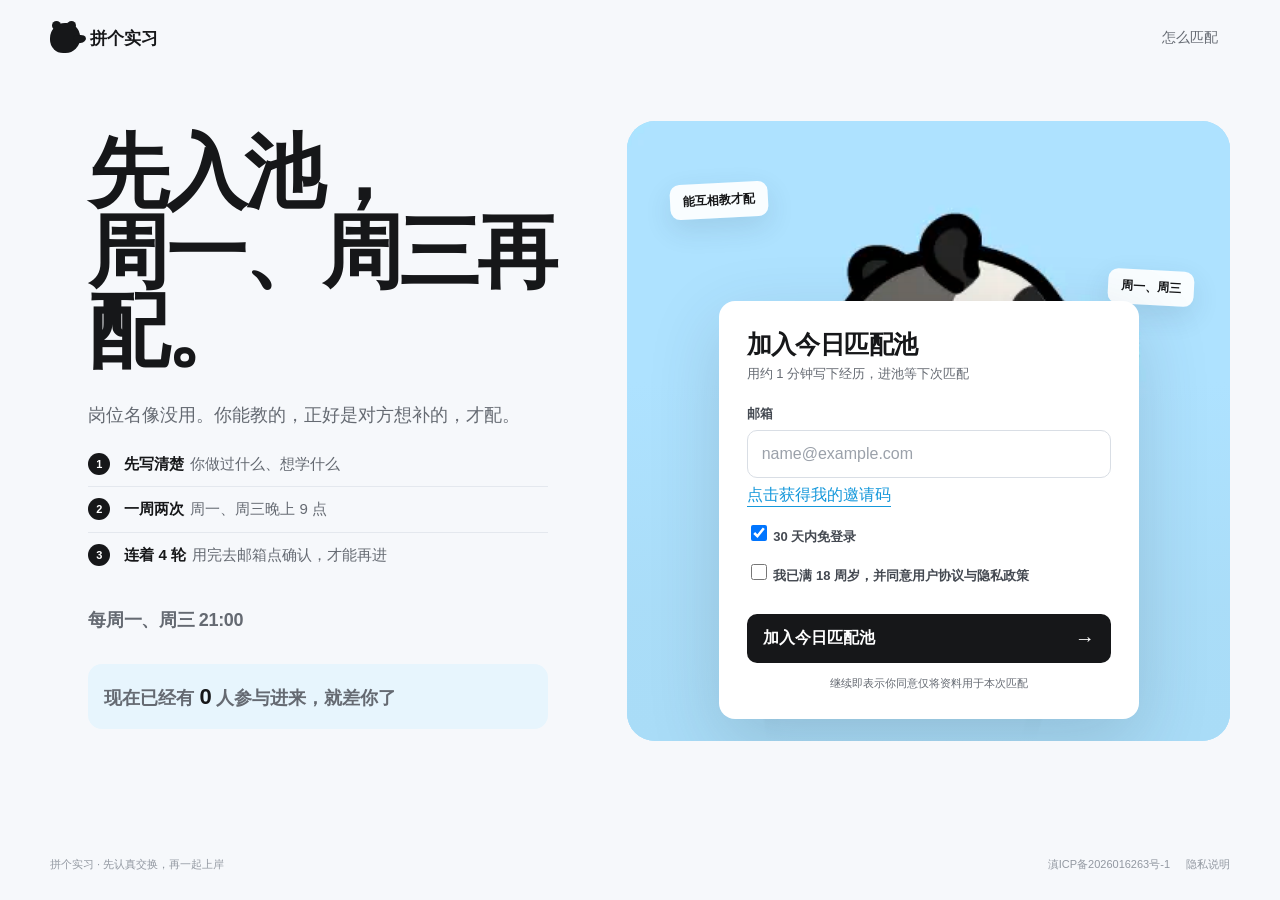
==== index.html @ 1f272cbe "Put the sender's email in the introduction mail the match receives. Co-authored-by: Cursor <cursorag" ====
<!doctype html>
<html lang="zh-CN">
  <head>
    <meta charset="UTF-8" />
    <meta name="viewport" content="width=device-width, initial-scale=1.0" />
    <meta name="theme-color" content="#f6f8fb" />
    <meta name="description" content="拼个实习，用真实经历找到可以交换工作流的实习搭子。" />
    <title>拼个实习</title>
    <link rel="icon" href="assets/pingo-mascot.webp" />
    <link rel="stylesheet" href="styles.css?v=20261003.7" />
  </head>
  <body>
    <div class="site-shell">
      <header class="topbar">
        <button class="brand" id="brandButton" aria-label="返回首页">
          <span class="brand-mark" aria-hidden="true"><span></span><span></span></span>
          <span>拼个实习</span>
        </button>
        <div class="top-actions">
          <button class="text-button" id="aboutButton">怎么匹配</button>
          <button class="text-button pinpin-entry is-hidden" id="pinpinButton">拼拼卡</button>
          <button class="avatar-button is-hidden" id="avatarButton" aria-label="账户菜单" title="账户菜单">U</button>
        </div>
      </header>

      <main>
        <section class="login-view" id="loginView" aria-labelledby="loginTitle">
          <div class="login-copy">
            <h1 id="loginTitle">先入池，<br />周一、周三再配。</h1>
            <p>岗位名像没用。你能教的，正好是对方想补的，才配。</p>
            <ol class="match-logic" aria-label="怎么配对">
              <li><strong>先写清楚</strong>你做过什么、想学什么</li>
              <li><strong>一周两次</strong>周一、周三晚上 9 点</li>
              <li><strong>连着 4 轮</strong>用完去邮箱点确认，才能再进</li>
            </ol>
            <p class="pool-countdown" id="poolCountdown">下次匹配还在算</p>
            <p class="pool-rally" id="poolRally">现在进池，就差你了。</p>
          </div>

          <div class="login-stage">
            <div class="mascot-wrap" aria-hidden="true">
              <img src="assets/pingo-mascot.webp" alt="" />
              <div class="float-note note-one">能互相教才配</div>
              <div class="float-note note-two">周一、周三</div>
            </div>
            <form class="login-panel" id="loginForm" novalidate>
              <div class="login-heading">
                <h2>加入今日匹配池</h2>
                <p id="loginHint">用约 1 分钟写下经历，进池等下次匹配</p>
              </div>
              <label for="email">邮箱</label>
              <div class="input-wrap">
                <input id="email" name="email" type="email" autocomplete="email" placeholder="name@example.com" required />
                <span class="input-status" aria-hidden="true"></span>
              </div>
              <div id="codeField" class="is-hidden">
                <label for="otpCode">验证码</label>
                <input id="otpCode" name="otpCode" inputmode="numeric" maxlength="6" autocomplete="one-time-code" placeholder="6 位验证码" />
              </div>
              <input id="inviteCode" name="inviteCode" type="hidden" value="" />
              <button class="invite-claim" id="claimInvite" type="button">点击获得我的邀请码</button>
            <label class="remember-row" for="rememberMe">
              <input id="rememberMe" name="remember" type="checkbox" checked />
              30 天内免登录
            </label>
            <label class="remember-row" for="acceptTerms">
              <input id="acceptTerms" name="accept_terms" type="checkbox" />
              我已满 18 周岁，并同意用户协议与隐私政策
            </label>
            <p class="form-error" id="formError" role="alert"></p>
              <button class="primary-button" type="submit" id="loginSubmit">
                <span id="loginSubmitLabel">加入今日匹配池</span>
                <span class="arrow" aria-hidden="true">→</span>
              </button>
              <p class="privacy-note">继续即表示你同意仅将资料用于本次匹配</p>
            </form>
          </div>
        </section>

        <section class="profile-view is-hidden" id="profileView" aria-labelledby="profileTitle">
          <div class="profile-intro">
            <div>
              <h1 id="profileTitle">先入池</h1>
              <p>写一句你想交流的内容。进池后，周一、周三晚上 9 点匹配。</p>
            </div>
          </div>
          <form class="profile-card" id="profileForm">
            <label for="profileIntro">用一句话介绍你想交流的内容</label>
            <textarea id="profileIntro" name="intro" class="intro-draft intro-draft-compact" required rows="3" placeholder="例如：做过 AI 产品，想找 Agent 项目经验聊聊"></textarea>
            <p class="profile-guide">写做过什么或想聊什么都可以，不用完整简历。</p>
            <label class="remember-row" for="profileContentConsent">
              <input id="profileContentConsent" type="checkbox" />
              我确认不含他人隐私或未公开业务信息
            </label>
            <p class="form-error" id="profileError" role="alert"></p>
            <button class="primary-button" type="submit" id="profileSubmit">
              <span>加入匹配池</span>
              <span class="arrow" aria-hidden="true">→</span>
            </button>
          </form>
        </section>

        <section class="profile-view is-hidden" id="archiveView" aria-labelledby="archiveTitle">
          <div class="profile-intro">
            <div>
              <h1 id="archiveTitle">我的档案</h1>
              <p>学校只作为匹配信号，不会公开展示。同城会进入默认匹配，不必付费。</p>
            </div>
          </div>
          <form class="profile-card" id="archiveForm">
            <div class="profile-grid">
              <div>
                <label for="archiveName">称呼</label>
                <input id="archiveName" name="name" placeholder="怎么称呼你" />
              </div>
              <div>
                <label for="archiveRole">目标岗位</label>
                <input id="archiveRole" name="role" placeholder="例如 多模态算法实习生" />
              </div>
              <div>
                <label for="archiveCity">所在城市</label>
                <input id="archiveCity" name="city" placeholder="例如 上海" />
              </div>
              <div>
                <label for="archiveGrade">年级</label>
                <input id="archiveGrade" name="grade" placeholder="例如 研一 / 大四" />
              </div>
              <div>
                <label for="archiveMajor">专业</label>
                <input id="archiveMajor" name="major" placeholder="例如 计算机" />
              </div>
              <div>
                <label for="archiveSchool">学校 <span>不公开展示</span></label>
                <input id="archiveSchool" name="school" placeholder="仅用于背景相近匹配" />
              </div>
            </div>
            <label for="archiveExperience">我的经历与项目</label>
            <textarea id="archiveExperience" name="experience" class="intro-draft" placeholder="做过什么项目、能分享什么"></textarea>
            <label for="archiveLooking">我想找的人 / 想学习的项目</label>
            <textarea id="archiveLooking" name="looking_for" class="intro-draft" placeholder="想找谁，或想补上哪一块"></textarea>
            <label class="same-city-row"><input type="checkbox" id="archiveSameCity" checked /> 优先同城（所有人默认享受同城加权）</label>
            <p class="chip-label">擅长标签</p>
            <div class="filter-row profile-tags" id="archiveSkillTags" aria-label="擅长标签"></div>
            <p class="chip-label">想学习的标签</p>
            <div class="filter-row profile-tags" id="archiveLearnTags" aria-label="想学习的标签"></div>
            <p class="form-error" id="archiveError" role="alert"></p>
            <button class="primary-button" type="submit">
              <span>保存档案</span>
              <span class="arrow" aria-hidden="true">→</span>
            </button>
          </form>
        </section>

        <section class="results-view is-hidden" id="resultsView" aria-labelledby="resultsTitle">
          <div class="results-intro">
            <div>
              <h1 id="resultsTitle">今晚的匹配池</h1>
              <p id="resultsLead">不配看起来像你的人。周一、周三晚上 9 点各给一批。</p>
            </div>
            <span class="sample-label" id="dataLabel">攒人中</span>
          </div>

          <div class="quota-bar" id="quotaBar" aria-label="今日额度"></div>

          <div class="view-tabs" role="tablist" aria-label="结果视图">
            <button class="view-tab is-selected" id="matchesTab" role="tab" aria-selected="true" aria-controls="matchesPanel">为你匹配</button>
            <button class="view-tab" id="exploreTab" role="tab" aria-selected="false" aria-controls="explorePanel">自由探索</button>
          </div>

          <section id="matchesPanel" role="tabpanel" aria-labelledby="matchesTab">
            <div class="unlock-progress" aria-label="解锁进度">
              <div class="progress-step is-done"><span>1</span><p><strong>已进匹配池</strong><small>等下次 21:00</small></p></div>
              <div class="progress-line" id="emailProgressLine"></div>
              <div class="progress-step" id="emailProgress"><span>2</span><p><strong>联系第 1 位</strong><small>解锁第 2 位</small></p></div>
              <div class="progress-line" id="inviteProgressLine"></div>
              <div class="progress-step" id="inviteProgress"><span>3</span><p><strong>邀请好友注册</strong><small>解锁第 3 位</small></p></div>
            </div>

            <div class="match-deck" id="matchDeck"></div>
            <div class="match-carousel-indicator is-hidden" id="matchCarouselIndicator" aria-label="匹配卡片进度"></div>

            <section class="invite-strip" id="inviteStrip">
              <div class="invite-visual" aria-hidden="true">
                <img src="assets/pingo-mascot.webp" alt="" />
              </div>
              <div class="invite-copy">
                <h2>喊一个朋友进池</h2>
                <p>朋友完成注册后一起等下次匹配。人越多，越容易配到能互相教的。</p>
              </div>
              <div class="invite-action">
                <div class="code-box">
                  <span>我的邀请码</span>
                  <strong id="referralCode">—</strong>
                </div>
                <button class="primary-button" id="shareButton"><span>邀请朋友</span><span class="arrow" aria-hidden="true">↗</span></button>
              </div>
            </section>
          </section>

          <section class="explore-panel is-hidden" id="explorePanel" role="tabpanel" aria-labelledby="exploreTab">
            <div class="explore-head">
              <div>
                <h2>看看大家都在做什么</h2>
                <p id="exploreHint">只看池里的真人。学校不会出现在卡片上。</p>
              </div>
              <label class="member-search" for="memberSearch">
                <span class="search-icon" aria-hidden="true"></span>
                <input id="memberSearch" type="search" placeholder="搜索方向、城市或擅长点" autocomplete="off" />
              </label>
            </div>

            <div class="filter-row" id="filterRow" aria-label="成员筛选">
              <button class="filter-chip is-active" type="button" data-filter="全部">全部</button>
              <button class="filter-chip" type="button" data-filter="AI">AI / 算法</button>
              <button class="filter-chip" type="button" data-filter="产品">产品</button>
              <button class="filter-chip" type="button" data-filter="开发">开发</button>
              <button class="filter-chip" type="button" data-filter="增长">增长</button>
              <button class="filter-chip" type="button" data-filter="求职">求职交流</button>
            </div>
            <div class="pro-filters" id="proFilters">
              <label>
                城市
                <select id="filterCity"><option value="">全部城市</option></select>
              </label>
              <label>
                年级
                <select id="filterGrade"><option value="">全部年级</option></select>
              </label>
              <label>
                专业
                <select id="filterMajor"><option value="">全部专业</option></select>
              </label>
            </div>

            <div class="member-table" id="memberTable">
              <div class="member-table-head" aria-hidden="true"><span>成员</span><span>擅长的点</span><span>方向</span></div>
              <div id="memberRows"></div>
              <div class="empty-members is-hidden" id="emptyMembers">没有找到符合条件的人，换个标签试试。</div>
            </div>
          </section>
        </section>
      </main>

      <footer>
        <span>拼个实习 · 先认真交换，再一起上岸</span>
        <span class="footer-links">
          <a href="https://beian.miit.gov.cn/" target="_blank" rel="noreferrer">滇ICP备2026016263号-1</a>
          <button id="privacyButton">隐私说明</button>
        </span>
      </footer>
    </div>

    <div class="sheet-backdrop is-hidden" id="sheetBackdrop"></div>
    <aside class="bottom-sheet is-hidden" id="infoSheet" role="dialog" aria-modal="true" aria-labelledby="sheetTitle">
      <div class="sheet-handle" aria-hidden="true"></div>
      <button class="close-button" id="closeSheet" aria-label="关闭" title="关闭">×</button>
      <div id="sheetContent"></div>
    </aside>

    <div class="toast" id="toast" role="status" aria-live="polite"></div>
    <script src="app.js?v=20261003.8"></script>
  </body>
</html>
---- styles.css ----
:root {
  --ink: #161719;
  --muted: #656a72;
  --faint: #9298a1;
  --surface: #f6f8fb;
  --white: #ffffff;
  --line: #e4e8ee;
  --blue: #a9dcf7;
  --blue-strong: #1598db;
  --coral: #ff6f70;
  --green: #41a871;
  --shadow: 0 18px 50px rgba(31, 45, 61, 0.1);
  --ease-out: cubic-bezier(0.16, 1, 0.3, 1);
}

* { box-sizing: border-box; }

html { scroll-behavior: smooth; }

body {
  margin: 0;
  min-width: 320px;
  color: var(--ink);
  background: var(--surface);
  font-family: -apple-system, BlinkMacSystemFont, "SF Pro Display", "PingFang SC", "Microsoft YaHei", sans-serif;
  letter-spacing: 0;
  -webkit-font-smoothing: antialiased;
}

button, input { font: inherit; letter-spacing: 0; }
button { color: inherit; }
button, .match-card { -webkit-tap-highlight-color: transparent; }
button:active { transform: scale(0.975); }
button:focus-visible, input:focus-visible { outline: 3px solid rgba(21, 152, 219, 0.28); outline-offset: 3px; }
::selection { color: #08131a; background: var(--blue); }

.is-hidden { display: none !important; }
.site-shell { min-height: 100vh; display: flex; flex-direction: column; position: relative; z-index: 0; }

.topbar {
  width: min(1180px, calc(100% - 48px));
  height: 76px;
  margin: 0 auto;
  display: flex;
  align-items: center;
  justify-content: space-between;
}

.brand, .text-button, .avatar-button, footer button, .close-button, .demo-unlock {
  border: 0;
  background: none;
  cursor: pointer;
}

.brand { display: flex; align-items: center; gap: 10px; padding: 8px 0; font-size: 17px; font-weight: 700; }
.brand-mark { width: 30px; height: 30px; position: relative; display: inline-block; background: var(--ink); border-radius: 50% 45% 48% 44%; }
.brand-mark::after { content: ""; position: absolute; width: 12px; height: 8px; right: -6px; top: 12px; border-radius: 60% 100% 100% 60%; background: var(--ink); transform: rotate(-8deg); }
.brand-mark span:first-child, .brand-mark span:last-child { position: absolute; width: 9px; height: 9px; border-radius: 50%; background: var(--ink); top: -2px; }
.brand-mark span:first-child { left: 2px; }
.brand-mark span:last-child { right: 4px; }
.top-actions { display: flex; align-items: center; gap: 12px; }
.text-button { padding: 9px 12px; color: var(--muted); font-size: 14px; }
.text-button:hover { color: var(--ink); }
.avatar-button { width: 34px; height: 34px; border-radius: 50%; background: var(--ink); color: white; font-weight: 700; }

main { flex: 1; }
.login-view { width: min(1180px, calc(100% - 48px)); min-height: calc(100vh - 144px); margin: 0 auto; display: grid; grid-template-columns: 0.92fr 1.08fr; align-items: center; gap: 64px; padding: 40px 0 86px; }
.login-copy { padding-left: clamp(0px, 3vw, 42px); }
.login-copy h1 { max-width: 620px; margin: 0; font-size: clamp(48px, 6.3vw, 84px); line-height: 0.99; letter-spacing: -0.04em; font-weight: 750; }
.login-copy > p { max-width: 460px; margin: 28px 0 0; color: var(--muted); font-size: 18px; line-height: 1.7; }
.pool-rally {
  max-width: 460px;
  margin: 22px 0 0;
  padding: 14px 16px;
  border-radius: 14px;
  background: #e7f5fd;
  color: #0b6ea8;
  font-size: 16px;
  line-height: 1.5;
  font-weight: 650;
}
.pool-rally strong { color: var(--ink); font-size: 22px; letter-spacing: -0.04em; }
.pool-countdown { max-width: 460px; margin: 18px 0 0; color: var(--ink); font-size: 15px; font-weight: 700; letter-spacing: -0.02em; }
.match-logic {
  max-width: 460px;
  margin: 22px 0 0;
  padding: 0;
  list-style: none;
  counter-reset: logic;
}
.match-logic li {
  position: relative;
  margin: 0;
  padding: 11px 0 11px 36px;
  border-top: 1px solid var(--line);
  color: var(--muted);
  font-size: 15px;
  line-height: 1.5;
  counter-increment: logic;
}
.match-logic li:first-child { border-top: 0; padding-top: 0; }
.match-logic li::before {
  content: counter(logic);
  position: absolute;
  left: 0;
  top: 11px;
  width: 22px;
  height: 22px;
  display: grid;
  place-items: center;
  border-radius: 50%;
  background: var(--ink);
  color: white;
  font-size: 11px;
  font-weight: 700;
}
.match-logic li:first-child::before { top: 0; }
.match-logic strong { color: var(--ink); font-weight: 700; margin-right: 6px; }

.login-stage { min-height: 620px; position: relative; display: flex; align-items: flex-end; justify-content: center; overflow: hidden; border-radius: 28px; background: var(--blue); }
.mascot-wrap { position: absolute; inset: 0; }
.mascot-wrap img { width: 100%; height: 100%; object-fit: cover; image-rendering: auto; }
.mascot-wrap::after { content: ""; position: absolute; inset: 42% 0 0; background: linear-gradient(to bottom, rgba(169, 220, 247, 0), rgba(169, 220, 247, 0.88) 64%, var(--blue)); }
.float-note { position: absolute; z-index: 2; padding: 9px 13px; background: rgba(255,255,255,.92); border-radius: 10px; box-shadow: 0 10px 28px rgba(35,58,75,.12); font-size: 12px; font-weight: 650; }
.note-one { top: 10%; left: 7%; transform: rotate(-3deg); }
.note-two { top: 24%; right: 6%; transform: rotate(3deg); }
.login-panel { width: min(420px, calc(100% - 40px)); position: relative; z-index: 3; margin-bottom: 22px; padding: 28px; border-radius: 16px; background: var(--white); box-shadow: 0 24px 70px rgba(44,63,76,.18); }
.login-heading { margin-bottom: 22px; }
.login-heading h2 { margin: 0 0 6px; font-size: 25px; line-height: 1.2; letter-spacing: -0.025em; }
.login-heading p, .privacy-note { margin: 0; color: var(--muted); font-size: 13px; }
.login-panel label { display: block; margin: 15px 0 7px; color: #444951; font-size: 13px; font-weight: 600; }
.login-panel label span { color: var(--faint); font-weight: 400; }
.input-wrap { position: relative; }
.input-wrap input { padding-right: 38px; }
.input-status { position: absolute; right: 15px; top: 50%; width: 8px; height: 8px; border-radius: 50%; transform: translateY(-50%); }
input { width: 100%; height: 48px; border: 1px solid #d9dee5; border-radius: 10px; background: rgba(255,255,255,.8); padding: 0 14px; color: var(--ink); transition: border-color 180ms ease, box-shadow 180ms ease; }
input::placeholder { color: #9ba1aa; }
input:focus { border-color: var(--blue-strong); box-shadow: 0 0 0 4px rgba(21, 152, 219, .08); outline: 0; }
.form-error { min-height: 20px; margin: 6px 0 2px; color: #d93d45; font-size: 12px; }
.primary-button { min-height: 49px; width: 100%; padding: 0 16px; border: 0; border-radius: 10px; display: flex; align-items: center; justify-content: space-between; cursor: pointer; background: var(--ink); color: var(--white); font-weight: 650; transition: transform 110ms ease, background 180ms ease; }
.primary-button:hover { background: #2b2d30; }
.arrow { font-size: 20px; font-weight: 400; }
.privacy-note { margin-top: 13px; text-align: center; font-size: 11px; }
.primary-button:disabled { opacity: .55; cursor: default; transform: none; }
.chip-label { margin: 18px 0 10px; color: #444951; font-size: 13px; font-weight: 600; }
.chip-label span { color: var(--faint); font-weight: 400; }
.quota-bar {
  margin: 0 0 18px;
  padding: 12px 16px;
  display: flex;
  flex-wrap: wrap;
  gap: 10px 18px;
  align-items: center;
  border-radius: 12px;
  background: white;
  box-shadow: 0 10px 28px rgba(39, 53, 69, .05);
  color: var(--muted);
  font-size: 13px;
}
.quota-bar strong { color: var(--ink); }
.quota-bar button { margin-left: auto; }
.pinpin-entry { font-weight: 650; color: var(--blue-strong); }
.hint-row { display: flex; gap: 8px; flex-wrap: wrap; margin: 10px 0 0; }
.hint-chip { padding: 4px 8px; border-radius: 999px; background: #eef7fc; color: #26739c; font-size: 11px; font-weight: 650; }
.boost-badge { margin-left: 6px; padding: 2px 7px; border-radius: 999px; background: #fff1e8; color: #c45a12; font-size: 10px; font-weight: 750; }
.match-deck.has-five { grid-template-columns: 1.35fr 1fr 1fr; }
.match-deck.has-five .match-card.is-active { grid-row: span 2; }
.pro-filters { display: grid; grid-template-columns: repeat(3, minmax(0, 1fr)); gap: 10px; margin: 0 0 14px; }
.pro-filters label { display: grid; gap: 6px; color: #5f6570; font-size: 11px; font-weight: 650; }
.pro-filters select { height: 40px; border: 1px solid #dfe4e9; border-radius: 10px; background: white; padding: 0 10px; color: var(--ink); }
.pro-filters.is-locked { position: relative; }
.pro-filters.is-locked::after {
  content: "拼拼卡可组合筛选城市、年级、专业";
  position: absolute;
  inset: 0;
  display: grid;
  place-items: center;
  border-radius: 12px;
  background: rgba(246, 248, 251, .72);
  color: #3e667c;
  font-size: 12px;
  font-weight: 650;
  cursor: pointer;
}
.same-city-row { display: flex; align-items: center; gap: 8px; margin: 16px 0 8px; color: #444951; font-size: 13px; font-weight: 600; }
.same-city-row input { width: 16px; height: 16px; }
.remember-row { display: flex; align-items: center; gap: 8px; margin: 14px 0 4px; color: #444951; font-size: 13px; font-weight: 600; }
.remember-row input { width: 16px; height: 16px; }
.pinpin-table { width: 100%; margin: 16px 0; border-collapse: collapse; font-size: 13px; }
.pinpin-table th, .pinpin-table td { padding: 10px 8px; border-bottom: 1px solid var(--line); text-align: left; }
.pinpin-table th { color: var(--faint); font-size: 11px; font-weight: 650; }
.pinpin-note { font-size: 12px !important; }
.manual-payment { margin-top: 18px; padding-top: 18px; border-top: 1px solid var(--line); text-align: center; }
.manual-payment-amount { margin-bottom: 10px; color: var(--ink); font-size: 28px; font-weight: 750; }
.payment-qr { display: block; width: 180px; height: 180px; margin: 0 auto 12px; object-fit: contain; border: 1px solid var(--line); border-radius: 8px; background: white; }
.payment-order-code { margin: 12px 0; color: var(--muted); font-size: 12px; }
.payment-order-code strong { color: var(--ink); }
.payment-nickname-label { display: block; margin: 14px 0 7px; text-align: left; color: #444951; font-size: 12px; font-weight: 650; }
.manual-payment input { width: 100%; height: 44px; box-sizing: border-box; border: 1px solid var(--line); border-radius: 8px; padding: 0 12px; color: var(--ink); font: inherit; }
.manual-payment .primary-button { width: 100%; margin-top: 10px; }
.free-explore-button { width: 100%; margin: 2px 0 6px; color: var(--blue-strong); }
.review-view { width: min(840px, calc(100% - 48px)); margin: 0 auto; padding: 72px 0 96px; }
.review-heading { display: flex; align-items: start; justify-content: space-between; gap: 24px; margin-bottom: 28px; }
.review-heading h1 { margin: 3px 0 8px; font-size: 34px; }
.review-heading p { max-width: 520px; margin: 0; color: var(--muted); line-height: 1.6; }
.review-eyebrow { color: var(--blue-strong) !important; font-size: 12px; font-weight: 700; }
.review-panel { padding: 20px; border-radius: 8px; background: white; box-shadow: 0 12px 30px rgba(39, 53, 69, .06); }
.review-toolbar { display: flex; align-items: center; justify-content: space-between; padding-bottom: 12px; border-bottom: 1px solid var(--line); color: var(--muted); font-size: 13px; }
.review-order { display: grid; grid-template-columns: minmax(0, 1fr) auto; gap: 8px 20px; padding: 18px 0; border-bottom: 1px solid var(--line); }
.review-order strong { display: block; margin-bottom: 4px; }
.review-order > div:first-child span, .review-order-meta { color: var(--muted); font-size: 12px; }
.review-order-meta { display: grid; gap: 3px; }
.review-approve { width: 148px; min-height: 42px; grid-row: 1 / span 2; align-self: center; font-size: 12px; }
.review-empty { margin: 26px 0 6px; color: var(--muted); text-align: center; }
.import-view { max-width: 940px; }
.import-panel, .import-history { margin-bottom: 16px; }
.import-grid { display: grid; grid-template-columns: 1fr 180px; gap: 14px; }
.import-panel label, .import-preview label { display: grid; gap: 7px; margin: 14px 0; color: #444951; font-size: 13px; font-weight: 650; }
.import-panel input, .import-panel select { height: 42px; border: 1px solid var(--line); border-radius: 8px; padding: 0 11px; background: white; color: var(--ink); }
.import-text { width: 100%; min-height: 190px; padding: 12px; border: 1px solid var(--line); border-radius: 8px; background: #f6f8fa; color: var(--ink); font: 13px/1.6 ui-monospace, SFMono-Regular, Menlo, monospace; resize: vertical; }
.import-preview .import-text { min-height: 260px; }
.import-batch { display: grid; gap: 4px; padding: 14px 0; border-bottom: 1px solid var(--line); }
.import-batch span, .import-batch small { color: var(--muted); font-size: 12px; }
@media (max-width: 620px) { .import-grid { grid-template-columns: 1fr; } }
@media (max-width: 620px) { .review-view { width: min(100% - 28px, 840px); padding-top: 36px; } .review-heading { display: block; } .review-heading > .text-button { display: inline-block; margin-top: 12px; } .review-order { grid-template-columns: 1fr; } .review-approve { width: 100%; grid-row: auto; } }
.lock-copy .text-button { margin-top: 10px; color: var(--blue-strong); }
.profile-view { width: min(760px, calc(100% - 48px)); margin: 0 auto; padding: 36px 0 90px; }
.profile-intro h1 { margin: 0 0 9px; font-size: clamp(40px, 5vw, 64px); line-height: 1; letter-spacing: -0.04em; }
.profile-intro p { margin: 0 0 28px; color: var(--muted); font-size: 15px; }
.profile-card { padding: 28px; border-radius: 16px; background: white; box-shadow: 0 16px 42px rgba(39, 53, 69, .08); }
.profile-grid { display: grid; grid-template-columns: 1fr 1fr; gap: 0 16px; }
.profile-card label { display: block; margin: 15px 0 7px; color: #444951; font-size: 13px; font-weight: 600; }
.profile-tags { margin: 0 0 8px; flex-wrap: wrap; }
.profile-card .primary-button { margin-top: 8px; }
.profile-guide { margin: 18px 0 0; color: var(--muted); font-size: 12px; }
.intro-draft { width: 100%; min-height: 120px; resize: vertical; margin: 0 0 8px; padding: 14px; border: 1px solid var(--line); border-radius: 10px; color: var(--ink); background: #f6f8fa; font: 14px/1.65 inherit; }
.parse-intro-button { margin: 0 0 12px; padding: 0; color: var(--blue-strong); font-size: 13px; }
.intro-draft-compact { min-height: 72px; padding: 10px 12px; line-height: 1.45; resize: none; }
.invite-claim { display: block; margin: 7px 0 2px; padding: 0; border: 0; border-bottom: 1px solid currentColor; background: transparent; color: var(--blue-strong); cursor: pointer; font: 13px/1.4 inherit; }
.invite-claim:hover { color: var(--ink); }
.invite-claim.is-claimed { color: var(--muted); border-bottom-color: transparent; cursor: default; }

.results-view { width: min(1180px, calc(100% - 48px)); margin: 0 auto; padding: 54px 0 90px; }
.results-intro { display: flex; align-items: end; justify-content: space-between; margin-bottom: 28px; }
.results-intro h1 { margin: 0 0 9px; font-size: clamp(40px, 5vw, 64px); line-height: 1; letter-spacing: -0.04em; }
.results-intro p { margin: 0; color: var(--muted); font-size: 15px; }
.sample-label { padding: 7px 10px; border-radius: 999px; background: #e9edf2; color: #6b717a; font-size: 11px; }
.view-tabs { width: fit-content; margin: 0 0 22px; padding: 4px; display: flex; gap: 2px; border-radius: 10px; background: #e9edf2; }
.view-tab { min-width: 104px; height: 38px; padding: 0 16px; border: 0; border-radius: 7px; background: transparent; color: var(--muted); cursor: pointer; font-size: 13px; font-weight: 650; }
.view-tab.is-selected { background: white; color: var(--ink); box-shadow: 0 3px 12px rgba(39,53,69,.08); }
.unlock-progress { margin-bottom: 14px; padding: 14px 18px; display: grid; grid-template-columns: auto 1fr auto 1fr auto; align-items: center; border-radius: 12px; background: white; }
.progress-step { display: flex; align-items: center; gap: 10px; color: var(--faint); }
.progress-step > span { width: 28px; height: 28px; flex: 0 0 28px; display: grid; place-items: center; border-radius: 50%; background: #e9edf2; font-size: 11px; font-weight: 750; }
.progress-step p { margin: 0; }
.progress-step strong, .progress-step small { display: block; white-space: nowrap; }
.progress-step strong { color: #666c75; font-size: 12px; }
.progress-step small { margin-top: 2px; color: var(--faint); font-size: 10px; }
.progress-step.is-done > span { background: var(--ink); color: white; }
.progress-step.is-done strong { color: var(--ink); }
.progress-line { height: 1px; margin: 0 16px; background: #dfe4ea; }
.progress-line.is-done { background: var(--blue-strong); }
.match-deck { display: grid; grid-template-columns: 1.45fr .775fr .775fr; gap: 14px; }
.match-card { min-height: 530px; padding: 28px; border-radius: 16px; background: var(--white); box-shadow: 0 16px 42px rgba(39, 53, 69, .08); overflow: hidden; position: relative; }
.match-carousel-indicator { display: none; }
.match-card.pool-wait {
  min-height: 0;
  grid-column: 1 / -1;
  background: linear-gradient(180deg, #eef8fd 0%, #fff 42%);
}
.pool-kicker { margin: 0 0 10px; color: #0b6ea8; font-size: 13px; font-weight: 750; letter-spacing: 0.04em; }
.match-card.pool-wait h2 { margin: 0 0 12px; max-width: 16ch; font-size: clamp(28px, 4vw, 42px); line-height: 1.1; letter-spacing: -0.04em; }
.match-card.pool-wait > p { margin: 0; max-width: 42ch; color: var(--muted); font-size: 16px; line-height: 1.65; }
.pool-meter {
  margin-top: 28px;
  padding: 16px 18px;
  border-radius: 14px;
  background: white;
  box-shadow: 0 10px 28px rgba(39, 53, 69, .06);
  color: var(--ink);
  font-size: 15px;
}
.pool-meter strong { font-size: 28px; letter-spacing: -0.04em; }
.match-card.pool-wait .early-match-button {
  display: block;
  margin: 16px 0 0;
  padding-left: 0;
  color: #0b6ea8;
  font-weight: 700;
}
.bottom-sheet .early-dismiss {
  display: block;
  width: 100%;
  margin-top: 8px;
  text-align: center;
}
.match-topline { display: flex; justify-content: space-between; align-items: center; margin-bottom: 30px; }
.match-number { color: var(--muted); font-size: 13px; }
.match-score { color: var(--green); font-size: 12px; }
.match-score strong { font-size: 19px; }
.person-row { display: flex; align-items: center; gap: 15px; }
.person-avatar { width: 58px; height: 58px; display: grid; place-items: center; border-radius: 18px; color: #152631; font-size: 22px; font-weight: 750; }
.avatar-lin { background: var(--blue); }
.person-row h2 { margin: 0 0 5px; font-size: 26px; letter-spacing: -0.02em; }
.person-row p { margin: 0; color: var(--muted); font-size: 13px; }
.match-reason { margin: 28px 0 20px; padding: 20px 0; border-top: 1px solid var(--line); border-bottom: 1px solid var(--line); }
.match-reason p { margin: 0; font-size: 17px; line-height: 1.65; }
.match-reason strong { color: #0786c8; }
.tag-row { display: flex; gap: 7px; flex-wrap: wrap; }
.tag-row span { padding: 7px 10px; border-radius: 7px; background: #eef7fc; color: #26739c; font-size: 12px; }
.exchange-grid { display: grid; grid-template-columns: 1fr 1fr; gap: 12px; margin: 22px 0; }
.exchange-grid div { padding: 14px; border-radius: 10px; background: #f5f7f9; }
.exchange-grid span { color: var(--faint); font-size: 11px; }
.exchange-grid p { margin: 7px 0 0; font-size: 13px; line-height: 1.55; }
.contact-button { margin-top: auto; }

.is-locked { padding: 0; background: #eef1f5; box-shadow: none; }
.locked-preview { height: 52%; padding: 24px; text-align: center; filter: blur(4px); opacity: .42; user-select: none; }
.locked-preview > span { float: right; font-size: 13px; color: var(--green); }
.blur-avatar { clear: both; width: 70px; height: 70px; margin: 46px auto 17px; display: grid; place-items: center; border-radius: 22px; font-size: 23px; font-weight: 750; }
.preview-chen .blur-avatar { background: #ffd5bf; }
.preview-zhou .blur-avatar { background: #c9d6ff; }
.locked-preview h2 { margin: 0 0 7px; font-size: 23px; }
.locked-preview p { margin: 0; color: var(--muted); font-size: 13px; }
.lock-copy { position: absolute; inset: 42% 0 0; padding: 40px 22px 22px; text-align: center; background: rgba(255,255,255,.92); backdrop-filter: blur(14px); }
.lock-icon { width: 32px; height: 28px; margin: 0 auto 18px; position: relative; border-radius: 8px; background: var(--ink); }
.lock-icon::before { content: ""; position: absolute; width: 15px; height: 13px; left: 6px; top: -10px; border: 3px solid var(--ink); border-bottom: 0; border-radius: 10px 10px 0 0; }
.lock-copy h3 { margin: 0 0 8px; font-size: 17px; }
.lock-copy p { margin: 0; color: var(--muted); font-size: 12px; line-height: 1.5; }

.invite-strip { margin-top: 16px; min-height: 180px; display: grid; grid-template-columns: 140px 1fr auto; align-items: center; gap: 28px; overflow: hidden; border-radius: 16px; background: var(--blue); padding: 0 28px 0 0; }
.invite-visual { align-self: stretch; overflow: hidden; }
.invite-visual img { width: 100%; height: 100%; object-fit: cover; object-position: 42% 34%; }
.invite-copy h2 { margin: 0 0 8px; font-size: 25px; letter-spacing: -0.02em; }
.invite-copy p { margin: 0; color: #3e667c; font-size: 14px; }
.invite-action { width: 250px; }
.code-box { display: flex; justify-content: space-between; align-items: center; margin-bottom: 9px; padding: 9px 12px; border-radius: 9px; background: rgba(255,255,255,.58); }
.code-box span { color: #486b7e; font-size: 10px; }
.code-box strong { font-size: 13px; }
.demo-unlock { display: block; width: 100%; margin-top: 8px; padding: 4px; color: #3a6176; font-size: 11px; text-decoration: underline; text-underline-offset: 3px; }

.explore-panel { min-height: 620px; }
.explore-head { display: flex; align-items: end; justify-content: space-between; gap: 32px; margin-bottom: 18px; }
.explore-head h2 { margin: 0 0 7px; font-size: 27px; letter-spacing: -0.025em; }
.explore-head p { margin: 0; color: var(--muted); font-size: 12px; }
.member-search { width: min(360px, 100%); position: relative; }
.member-search input { height: 44px; padding-left: 40px; background: white; }
.search-icon { position: absolute; z-index: 1; left: 15px; top: 13px; width: 14px; height: 14px; border: 1.8px solid #737983; border-radius: 50%; }
.search-icon::after { content: ""; position: absolute; width: 6px; height: 1.8px; right: -5px; bottom: -2px; border-radius: 2px; background: #737983; transform: rotate(45deg); }
.filter-row { display: flex; gap: 7px; margin: 0 0 14px; overflow-x: auto; scrollbar-width: none; }
.filter-row::-webkit-scrollbar { display: none; }
.filter-chip { height: 34px; flex: 0 0 auto; padding: 0 13px; border: 1px solid #dfe4e9; border-radius: 999px; background: transparent; color: #5f6570; cursor: pointer; font-size: 12px; }
.filter-chip.is-active { border-color: var(--ink); background: var(--ink); color: white; }
.member-table { overflow: hidden; border-radius: 14px; background: white; box-shadow: 0 16px 42px rgba(39,53,69,.06); }
.member-table-head, .member-row { display: grid; grid-template-columns: minmax(220px, .85fr) minmax(270px, 1.1fr) minmax(250px, .8fr); align-items: center; gap: 24px; }
.member-table-head { min-height: 42px; padding: 0 22px; border-bottom: 1px solid var(--line); color: var(--faint); font-size: 10px; }
.member-row { width: 100%; min-height: 88px; padding: 14px 22px; border: 0; border-bottom: 1px solid #edf0f3; background: white; text-align: left; cursor: pointer; transition: background 160ms ease; }
.member-row:last-of-type { border-bottom: 0; }
.member-row:hover { background: #f7f9fb; }
.member-person { display: flex; align-items: center; gap: 12px; min-width: 0; }
.member-avatar { width: 42px; height: 42px; flex: 0 0 42px; display: grid; place-items: center; border-radius: 13px; color: #26323a; font-size: 14px; font-style: normal; font-weight: 750; }
.member-person strong, .member-person small { display: block; }
.member-person strong { margin-bottom: 4px; font-size: 14px; }
.member-person small { color: var(--muted); font-size: 11px; }
.member-skill { color: #3d424a; font-size: 13px; line-height: 1.55; }
.member-tags { display: flex; gap: 6px; flex-wrap: wrap; }
.member-tags i { padding: 6px 8px; border-radius: 6px; background: #eef7fc; color: #26739c; font-size: 10px; font-style: normal; }
.tone-blue { background: #b8e3f8; }
.tone-coral { background: #ffd5c8; }
.tone-violet { background: #d9d6ff; }
.tone-green { background: #caead8; }
.tone-yellow { background: #f8e7a8; }
.tone-gray { background: #dce1e7; }
.tone-red { background: #ffd0d2; }
.tone-pink { background: #f3d1eb; }
.tone-cyan { background: #bde7e8; }
.tone-orange { background: #ffdaba; }
.empty-members { padding: 80px 20px; color: var(--muted); text-align: center; font-size: 13px; }

footer { width: min(1180px, calc(100% - 48px)); margin: auto auto 0; padding: 22px 0 28px; display: flex; justify-content: space-between; align-items: center; gap: 16px; color: var(--faint); font-size: 11px; }
footer a { color: var(--faint); text-decoration: none; }
footer a:hover { color: var(--ink); }
.footer-links { display: flex; align-items: center; gap: 16px; }
footer button { padding: 0; color: var(--faint); font-size: 11px; }

.sheet-backdrop { position: fixed; inset: 0; z-index: 1000; background: rgba(22, 23, 25, .32); animation: fadeIn 220ms ease-out both; }
.bottom-sheet { width: min(540px, calc(100% - 24px)); max-height: min(720px, calc(100vh - 40px)); position: fixed; z-index: 1001; left: 50%; bottom: 12px; transform: translateX(-50%); overflow: auto; border-radius: 16px; background: var(--white); box-shadow: 0 30px 90px rgba(17,29,38,.22); padding: 34px; animation: sheetIn 420ms var(--ease-out) both; }
.sheet-handle { display: none; }
.close-button { position: absolute; right: 16px; top: 14px; width: 34px; height: 34px; border-radius: 50%; background: #eef1f4; color: #656a72; font-size: 23px; line-height: 1; }
.sheet-content h2, #sheetContent h2 { margin: 8px 40px 12px 0; font-size: 28px; letter-spacing: -0.03em; }
#sheetContent p { color: var(--muted); line-height: 1.7; }
#sheetContent ol { margin: 24px 0; padding: 0; list-style: none; counter-reset: step; }
#sheetContent li { counter-increment: step; display: grid; grid-template-columns: 32px 1fr; gap: 12px; margin: 18px 0; line-height: 1.55; }
#sheetContent li::before { content: counter(step); width: 28px; height: 28px; display: grid; place-items: center; border-radius: 50%; background: var(--blue); font-size: 12px; font-weight: 700; }
.email-draft { width: 100%; min-height: 180px; resize: vertical; margin: 10px 0 14px; padding: 14px; border: 1px solid var(--line); border-radius: 10px; color: var(--ink); background: #f6f8fa; font: 13px/1.7 ui-monospace, SFMono-Regular, Menlo, monospace; }
.toast { position: fixed; z-index: 1100; left: 50%; bottom: 24px; transform: translate(-50%, 18px); opacity: 0; pointer-events: none; padding: 11px 16px; border-radius: 999px; background: rgba(22,23,25,.92); color: white; font-size: 12px; transition: opacity 220ms ease, transform 320ms var(--ease-out); }
.toast.is-visible { opacity: 1; transform: translate(-50%, 0); }

.match-card.is-unlocking { animation: unlock 600ms var(--ease-out) both; }
.match-card.is-unlocking .locked-preview { filter: none; opacity: 1; }
.match-card.is-unlocking .lock-copy { opacity: 0; pointer-events: none; transform: translateY(16px); transition: opacity 240ms ease, transform 320ms var(--ease-out); }
.match-card.is-unlocked { min-height: 380px; background: white; box-shadow: 0 16px 42px rgba(39,53,69,.08); cursor: pointer; }
.match-card.is-unlocked .locked-preview { height: 100%; filter: none; opacity: 1; padding-top: 50px; }
.match-card.is-unlocked .lock-copy { display: none; }
.match-card.is-unlocked::after { content: "查看详情 →"; position: absolute; bottom: 28px; left: 0; right: 0; text-align: center; color: var(--blue-strong); font-size: 12px; font-weight: 700; }

@keyframes fadeIn { from { opacity: 0; } }
@keyframes sheetIn { from { opacity: 0; transform: translate(-50%, 24px) scale(.98); } }
@keyframes unlock { 0% { transform: scale(.98); } 55% { transform: scale(1.015); } 100% { transform: scale(1); } }

@media (max-width: 920px) {
  .login-view { grid-template-columns: 1fr; gap: 38px; padding-top: 44px; }
  .login-copy { padding-left: 0; text-align: center; }
  .login-copy h1 { margin: auto; font-size: clamp(48px, 11vw, 76px); }
  .login-copy > p { margin-left: auto; margin-right: auto; }
  .pool-rally, .match-logic, .pool-countdown { margin-left: auto; margin-right: auto; }
  .match-logic { text-align: left; }
  .login-stage { width: min(640px, 100%); margin: auto; }
  .match-deck.has-five { grid-template-columns: 1fr 1fr; }
  .match-deck.has-five .match-card.is-active { grid-row: auto; grid-column: 1 / -1; }
  .pro-filters { grid-template-columns: 1fr; }
  .match-card.is-active { grid-column: 1 / -1; }
  .invite-strip { grid-template-columns: 110px 1fr; padding-right: 22px; }
  .invite-action { width: auto; grid-column: 2; padding-bottom: 22px; }
  .member-table-head, .member-row { grid-template-columns: minmax(190px, .8fr) minmax(240px, 1.2fr); }
  .member-table-head span:last-child, .member-row .member-tags { display: none; }
}

@media (max-width: 620px) {
  .topbar, .login-view, .results-view, footer { width: calc(100% - 32px); }
  .topbar { height: 64px; }
  .text-button { padding-right: 0; }
  .login-view { min-height: auto; gap: 28px; padding: 20px 0 42px; }
  .login-copy h1 { font-size: 42px; line-height: .96; }
  .login-copy > p { margin-top: 14px; font-size: 14px; line-height: 1.55; }
  .match-logic { margin-top: 16px; }
  .match-logic li { font-size: 13px; padding: 9px 0 9px 32px; }
  .login-stage { min-height: 500px; border-radius: 18px; align-items: flex-end; }
  .mascot-wrap img { height: 63%; object-fit: cover; object-position: center 30%; }
  .mascot-wrap::after { inset: 34% 0 0; }
  .float-note { font-size: 10px; }
  .note-one { top: 5%; }
  .note-two { top: 14%; }
  .login-panel { width: calc(100% - 20px); margin-bottom: 10px; padding: 22px 18px; }
  .results-view { padding-top: 36px; }
  .results-intro { align-items: start; }
  .results-intro h1 { font-size: 42px; }
  .results-intro p { max-width: 260px; line-height: 1.55; }
  .sample-label { margin-top: 5px; white-space: nowrap; }
  .view-tabs { width: 100%; margin-bottom: 16px; }
  .view-tab { flex: 1; }
  .unlock-progress { grid-template-columns: 1fr; gap: 8px; padding: 12px 14px; }
  .progress-step { gap: 9px; }
  .progress-step > span { width: 24px; height: 24px; flex-basis: 24px; }
  .progress-step p { display: flex; align-items: center; gap: 7px; }
  .progress-step strong { font-size: 11px; }
  .progress-step small { margin: 0; }
  .progress-line { width: 1px; height: 8px; margin: -2px 0 -2px 11px; }
  .match-deck { display: flex; gap: 12px; overflow-x: auto; scroll-snap-type: x mandatory; padding: 4px 16px 18px; margin: 0 -16px; scrollbar-width: none; }
  .match-deck::-webkit-scrollbar { display: none; }
  .match-card { flex: 0 0 clamp(250px, calc((100vw - 32px) * .714), 360px); min-height: 550px; scroll-snap-align: start; padding: 22px; }
  .match-card.is-locked { padding: 0; }
  .match-carousel-indicator { display: flex; justify-content: center; align-items: center; gap: 6px; margin: 4px 0 22px; }
  .match-carousel-indicator.is-hidden { display: none; }
  .carousel-dot { width: 7px; height: 7px; padding: 0; border: 0; border-radius: 50%; background: #ccd4db; cursor: pointer; transition: width 180ms ease, background 180ms ease; }
  .carousel-dot.is-active { width: 22px; border-radius: 999px; background: var(--blue-strong); }
  .exchange-grid { grid-template-columns: 1fr; }
  .invite-strip { display: block; padding: 0 18px 20px; }
  .invite-visual { height: 126px; margin: 0 -18px 18px; }
  .invite-visual img { object-position: center 72%; }
  .invite-copy h2 { font-size: 21px; }
  .invite-action { width: 100%; padding: 18px 0 0; }
  .explore-head { display: block; margin-bottom: 14px; }
  .explore-head h2 { font-size: 23px; }
  .member-search { display: block; width: 100%; margin-top: 16px; }
  .filter-row { margin-right: -16px; padding-right: 16px; }
  .member-table { margin: 0 -8px; border-radius: 12px; }
  .member-table-head { display: none; }
  .member-row { min-height: 118px; grid-template-columns: 1fr; gap: 10px; padding: 17px 16px; }
  .member-row .member-tags { display: flex; }
  .member-skill { padding-left: 54px; margin-top: -4px; color: var(--muted); font-size: 12px; }
  .member-tags { padding-left: 54px; }
  .profile-view { width: calc(100% - 32px); padding-top: 20px; }
  .profile-grid { grid-template-columns: 1fr; }
  .profile-card { padding: 22px 18px; }
  footer { gap: 20px; line-height: 1.4; }
  .bottom-sheet { width: 100%; bottom: 0; border-radius: 16px 16px 0 0; padding: 30px 22px; }
  .sheet-handle { display: block; width: 40px; height: 5px; border-radius: 999px; background: #d6dae0; margin: -17px auto 18px; }
}

@media (prefers-reduced-motion: reduce) {
  *, *::before, *::after { scroll-behavior: auto !important; animation-duration: 1ms !important; transition-duration: 1ms !important; }
}

@media (prefers-reduced-transparency: reduce) {
  .login-panel, .float-note, .lock-copy, .bottom-sheet { background: white; }
}
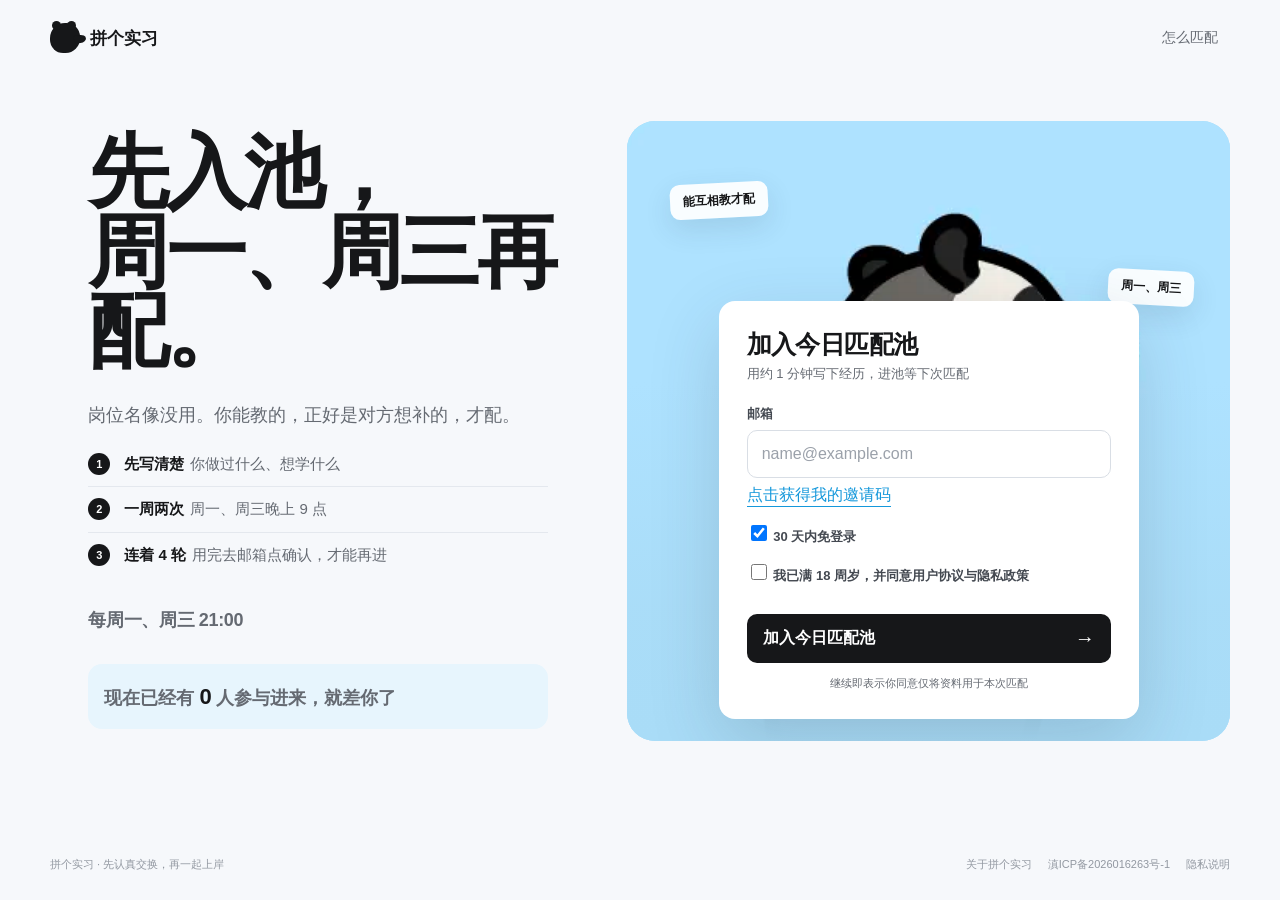
==== commit 1b4e4345: "Add public SEO and GEO foundations with privacy boundaries" ====
--- a/index.html
+++ b/index.html
@@ -4,10 +4,24 @@
     <meta charset="UTF-8" />
     <meta name="viewport" content="width=device-width, initial-scale=1.0" />
     <meta name="theme-color" content="#f6f8fb" />
-    <meta name="description" content="拼个实习，用真实经历找到可以交换工作流的实习搭子。" />
-    <title>拼个实习</title>
+    <meta name="description" content="拼个实习，用真实项目经历寻找能互相交换经验的实习搭子。写下做过什么、想学什么，先入池，每周一、周三晚 21:00 等待匹配。" />
+    <meta name="robots" content="index,follow,max-image-preview:large" />
+    <link rel="canonical" href="https://shixi.seu-link.fit/" />
+    <meta property="og:type" content="website" />
+    <meta property="og:locale" content="zh_CN" />
+    <meta property="og:site_name" content="拼个实习" />
+    <meta property="og:title" content="拼个实习｜找能互相交换项目经验的实习搭子" />
+    <meta property="og:description" content="不用完整简历。写下做过什么、想学什么，先入池，每周一、周三 21:00 等待匹配。" />
+    <meta property="og:url" content="https://shixi.seu-link.fit/" />
+    <meta property="og:image" content="https://shixi.seu-link.fit/assets/pingo-mascot.webp" />
+    <meta property="og:image:alt" content="拼个实习的吉祥物" />
+    <meta name="twitter:card" content="summary" />
+    <meta name="twitter:title" content="拼个实习｜找能互相交换项目经验的实习搭子" />
+    <meta name="twitter:description" content="用真实经历寻找能互相补经验的人，每周一、周三晚 21:00 匹配。" />
+    <meta name="twitter:image" content="https://shixi.seu-link.fit/assets/pingo-mascot.webp" />
+    <title>拼个实习｜找能互相交换项目经验的实习搭子</title>
     <link rel="icon" href="assets/pingo-mascot.webp" />
-    <link rel="stylesheet" href="styles.css?v=20261003.7" />
+    <link rel="stylesheet" href="styles.css?v=20261004.seo1" />
   </head>
   <body>
     <div class="site-shell">
@@ -244,6 +258,7 @@
       <footer>
         <span>拼个实习 · 先认真交换，再一起上岸</span>
         <span class="footer-links">
+          <a href="/about">关于拼个实习</a>
           <a href="https://beian.miit.gov.cn/" target="_blank" rel="noreferrer">滇ICP备2026016263号-1</a>
           <button id="privacyButton">隐私说明</button>
         </span>
--- a/styles.css
+++ b/styles.css
@@ -36,6 +36,17 @@
 
 .is-hidden { display: none !important; }
 .site-shell { min-height: 100vh; display: flex; flex-direction: column; position: relative; z-index: 0; }
+.guide-link { text-decoration: none; color: var(--ink); }
+.product-guide { width: min(760px, calc(100% - 32px)); margin: 32px auto 48px; line-height: 1.8; overflow-wrap: anywhere; }
+.product-guide h1 { font-size: 32px; line-height: 1.3; letter-spacing: 0; }
+.product-guide h2 { font-size: 20px; line-height: 1.5; margin-top: 28px; letter-spacing: 0; }
+.product-guide p, .product-guide li { color: var(--muted); }
+.product-guide ol { padding-left: 24px; }
+.product-guide a { color: #0877ae; text-underline-offset: 3px; }
+.guide-summary { font-size: 18px; }
+.guide-entry { display: inline-block; margin: 8px 0; }
+.guide-mascot { display: block; object-fit: contain; margin-top: 16px; }
+.footer-links { flex-wrap: wrap; }
 
 .topbar {
   width: min(1180px, calc(100% - 48px));
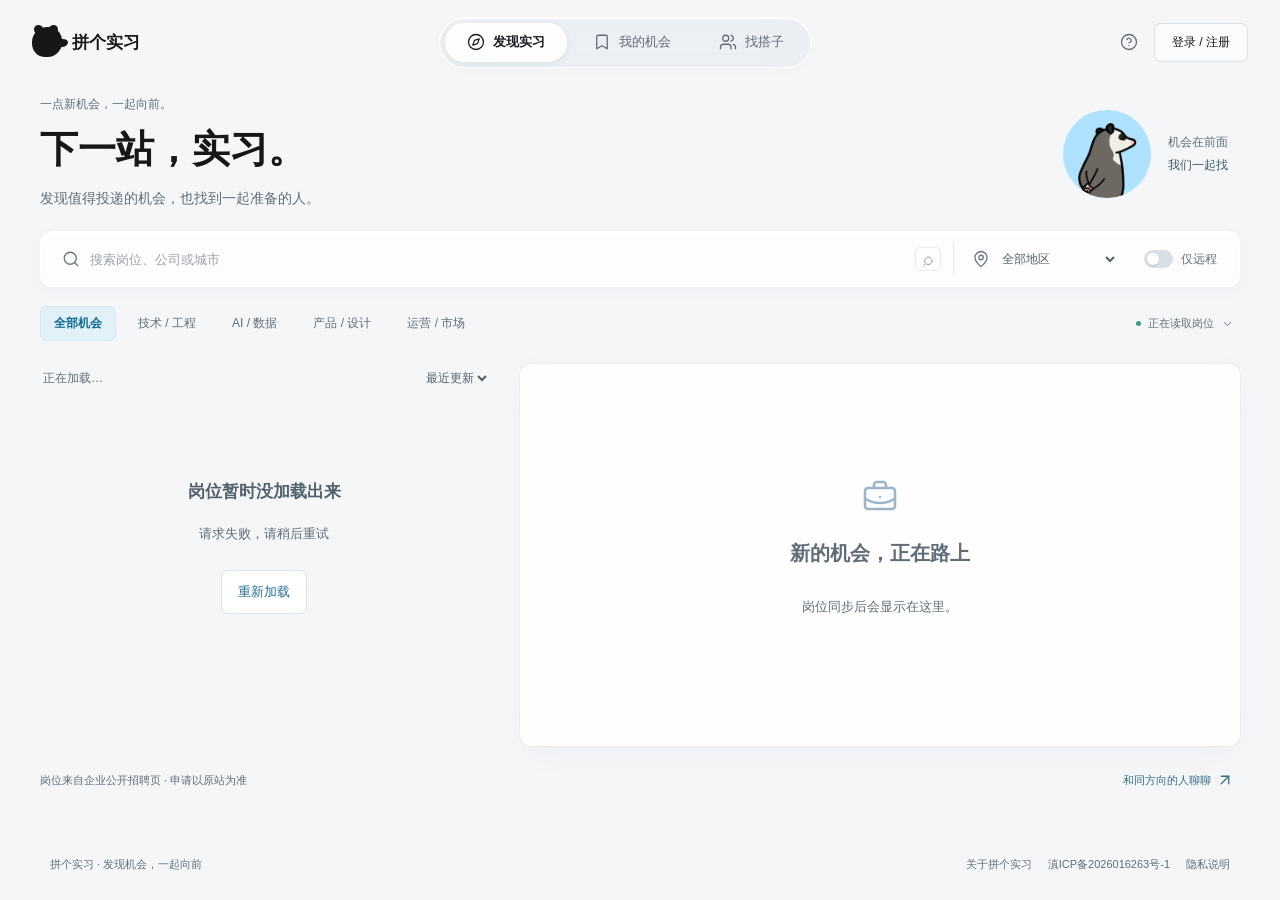
==== commit 011c59a7: "Build internship discovery workspace with tracking and community handoff" ====
--- a/index.html
+++ b/index.html
@@ -4,24 +4,25 @@
     <meta charset="UTF-8" />
     <meta name="viewport" content="width=device-width, initial-scale=1.0" />
     <meta name="theme-color" content="#f6f8fb" />
-    <meta name="description" content="拼个实习，用真实项目经历寻找能互相交换经验的实习搭子。写下做过什么、想学什么，先入池，每周一、周三晚 21:00 等待匹配。" />
+    <meta name="description" content="拼个实习，发现实习机会，也找到一起准备的人。浏览企业公开岗位，收藏机会、记录投递，再和同方向的实习搭子交换经验。" />
     <meta name="robots" content="index,follow,max-image-preview:large" />
     <link rel="canonical" href="https://shixi.seu-link.fit/" />
     <meta property="og:type" content="website" />
     <meta property="og:locale" content="zh_CN" />
     <meta property="og:site_name" content="拼个实习" />
-    <meta property="og:title" content="拼个实习｜找能互相交换项目经验的实习搭子" />
-    <meta property="og:description" content="不用完整简历。写下做过什么、想学什么，先入池，每周一、周三 21:00 等待匹配。" />
+    <meta property="og:title" content="拼个实习｜发现实习机会，找到一起准备的人" />
+    <meta property="og:description" content="浏览企业公开实习岗位，收藏机会、记录投递，再和同方向的人交换项目经验。" />
     <meta property="og:url" content="https://shixi.seu-link.fit/" />
     <meta property="og:image" content="https://shixi.seu-link.fit/assets/pingo-mascot.webp" />
     <meta property="og:image:alt" content="拼个实习的吉祥物" />
     <meta name="twitter:card" content="summary" />
-    <meta name="twitter:title" content="拼个实习｜找能互相交换项目经验的实习搭子" />
-    <meta name="twitter:description" content="用真实经历寻找能互相补经验的人，每周一、周三晚 21:00 匹配。" />
+    <meta name="twitter:title" content="拼个实习｜发现实习机会，找到一起准备的人" />
+    <meta name="twitter:description" content="发现实习岗位、保存投递进展，和同方向的人一起准备。" />
     <meta name="twitter:image" content="https://shixi.seu-link.fit/assets/pingo-mascot.webp" />
-    <title>拼个实习｜找能互相交换项目经验的实习搭子</title>
+    <title>拼个实习｜发现实习机会，找到一起准备的人</title>
     <link rel="icon" href="assets/pingo-mascot.webp" />
     <link rel="stylesheet" href="styles.css?v=20261004.seo1" />
+    <link rel="stylesheet" href="jobs.css?v=20261024.1" />
   </head>
   <body>
     <div class="site-shell">
@@ -30,22 +31,56 @@
           <span class="brand-mark" aria-hidden="true"><span></span><span></span></span>
           <span>拼个实习</span>
         </button>
+        <nav class="workspace-nav" aria-label="主要导航">
+          <button type="button" data-destination="discover" class="is-active" aria-current="page"><i data-lucide="compass"></i><span>发现实习</span></button>
+          <button type="button" data-destination="saved"><i data-lucide="bookmark"></i><span>我的机会</span><span id="savedCount" class="nav-count is-hidden">0</span></button>
+          <button type="button" data-destination="community"><i data-lucide="users"></i><span>找搭子</span></button>
+        </nav>
         <div class="top-actions">
-          <button class="text-button" id="aboutButton">怎么匹配</button>
+          <button class="text-button" id="aboutButton" aria-label="了解搭子匹配" title="了解搭子匹配"><i data-lucide="circle-help"></i></button>
+          <button type="button" class="login-entry" id="jobLogin">登录 / 注册</button>
           <button class="text-button pinpin-entry is-hidden" id="pinpinButton">拼拼卡</button>
           <button class="avatar-button is-hidden" id="avatarButton" aria-label="账户菜单" title="账户菜单">U</button>
         </div>
       </header>
 
       <main>
-        <section class="login-view" id="loginView" aria-labelledby="loginTitle">
+        <section id="jobsView" class="jobs-workspace" aria-labelledby="jobsTitle">
+          <div class="jobs-intro">
+            <div><p class="workspace-date">一点新机会，一起向前。</p><h1 id="jobsTitle">下一站，实习。</h1><p id="jobsSubtitle">发现值得投递的机会，也找到一起准备的人。</p></div>
+            <div class="brand-companion"><img src="assets/pingo-mascot.webp" width="100" height="100" alt="拼个实习吉祥物" /><span>机会在前面<br /><strong>我们一起找</strong></span></div>
+          </div>
+          <div class="jobs-toolbar">
+            <label class="job-search"><i data-lucide="search"></i><input id="jobSearch" type="search" placeholder="搜索岗位、公司或城市" aria-label="搜索岗位、公司或城市" autocomplete="off" /><span id="searchShortcut" aria-hidden="true">⌕</span></label>
+            <label class="job-select"><i data-lucide="map-pin"></i><select id="jobLocation" aria-label="地区"><option value="">全部地区</option><option value="china">中国大陆</option><option value="asia">亚洲其他地区</option><option value="europe">欧洲</option><option value="americas">美洲</option><option value="other">其他地区</option></select></label>
+            <label class="remote-toggle"><input id="remoteOnly" type="checkbox" role="switch" /><span class="toggle-track"></span>仅远程</label>
+          </div>
+          <div class="job-filter-line">
+            <div class="job-categories" role="group" aria-label="岗位方向">
+              <button class="is-active" data-category="" aria-pressed="true">全部机会</button><button data-category="技术 / 工程" aria-pressed="false">技术 / 工程</button><button data-category="AI / 数据" aria-pressed="false">AI / 数据</button><button data-category="产品 / 设计" aria-pressed="false">产品 / 设计</button><button data-category="运营 / 市场" aria-pressed="false">运营 / 市场</button>
+            </div>
+            <button class="source-status" id="jobSources"><span class="status-dot"></span><span id="sourceStatus">正在读取岗位</span><i data-lucide="chevron-down"></i></button>
+          </div>
+          <div class="tracker-filters is-hidden" id="trackerFilters" role="group" aria-label="投递进展">
+            <button data-stage="all" class="is-active">全部</button><button data-stage="saved">已收藏</button><button data-stage="applied">已投递</button><button data-stage="interview">面试中</button><button data-stage="offer">已获 Offer</button><button data-stage="rejected">已结束</button>
+          </div>
+          <div class="jobs-layout">
+            <section class="jobs-list-pane" aria-label="岗位列表">
+              <div class="jobs-list-heading"><span id="jobResultCount" role="status" aria-live="polite">正在加载…</span><label><select id="jobSort" aria-label="排序"><option value="recent">最近更新</option><option value="company">公司名称</option></select></label></div>
+              <div id="jobList" class="job-list" aria-busy="true"><div class="jobs-empty">正在读取企业公开岗位…</div></div>
+            </section>
+            <section id="jobDetail" class="job-detail" aria-label="岗位详情"><div class="detail-placeholder"><i data-lucide="briefcase-business"></i><h2>新的机会，正在路上</h2><p>岗位同步后会显示在这里。</p></div></section>
+          </div>
+          <div class="jobs-endnote"><span>岗位来自企业公开招聘页 · 申请以原站为准</span><button type="button" id="bottomCommunity">和同方向的人聊聊<i data-lucide="arrow-up-right"></i></button></div>
+        </section>
+        <section class="login-view is-hidden" id="loginView" aria-labelledby="loginTitle">
           <div class="login-copy">
-            <h1 id="loginTitle">先入池，<br />周一、周三再配。</h1>
-            <p>岗位名像没用。你能教的，正好是对方想补的，才配。</p>
+            <h1 id="loginTitle">机会留住，<br />下一步一起走。</h1>
+            <p>收藏心动的实习，记录投递进展。想交流时，再找一个同方向的搭子。</p>
             <ol class="match-logic" aria-label="怎么配对">
-              <li><strong>先写清楚</strong>你做过什么、想学什么</li>
-              <li><strong>一周两次</strong>周一、周三晚上 9 点</li>
-              <li><strong>连着 4 轮</strong>用完去邮箱点确认，才能再进</li>
+              <li><strong>留住机会</strong>收藏与投递进展随账号保存</li>
+              <li><strong>按需交流</strong>补充一句经历，再加入搭子池</li>
+              <li><strong>一起准备</strong>交换项目经验与求职思路</li>
             </ol>
             <p class="pool-countdown" id="poolCountdown">下次匹配还在算</p>
             <p class="pool-rally" id="poolRally">现在进池，就差你了。</p>
@@ -59,8 +94,8 @@
             </div>
             <form class="login-panel" id="loginForm" novalidate>
               <div class="login-heading">
-                <h2>加入今日匹配池</h2>
-                <p id="loginHint">用约 1 分钟写下经历，进池等下次匹配</p>
+                <h2>欢迎来拼个实习</h2>
+                <p id="loginHint">用邮箱继续，保存你的下一步。</p>
               </div>
               <label for="email">邮箱</label>
               <div class="input-wrap">
@@ -83,10 +118,10 @@
             </label>
             <p class="form-error" id="formError" role="alert"></p>
               <button class="primary-button" type="submit" id="loginSubmit">
-                <span id="loginSubmitLabel">加入今日匹配池</span>
+                <span id="loginSubmitLabel">继续</span>
                 <span class="arrow" aria-hidden="true">→</span>
               </button>
-              <p class="privacy-note">继续即表示你同意仅将资料用于本次匹配</p>
+              <button type="button" class="text-button" data-destination="discover">先逛逛岗位</button>
             </form>
           </div>
         </section>
@@ -256,7 +291,7 @@
       </main>
 
       <footer>
-        <span>拼个实习 · 先认真交换，再一起上岸</span>
+        <span>拼个实习 · 发现机会，一起向前</span>
         <span class="footer-links">
           <a href="/about">关于拼个实习</a>
           <a href="https://beian.miit.gov.cn/" target="_blank" rel="noreferrer">滇ICP备2026016263号-1</a>
@@ -266,13 +301,15 @@
     </div>
 
     <div class="sheet-backdrop is-hidden" id="sheetBackdrop"></div>
-    <aside class="bottom-sheet is-hidden" id="infoSheet" role="dialog" aria-modal="true" aria-labelledby="sheetTitle">
+    <div class="bottom-sheet is-hidden" id="infoSheet" role="dialog" aria-modal="true" aria-labelledby="sheetTitle">
       <div class="sheet-handle" aria-hidden="true"></div>
       <button class="close-button" id="closeSheet" aria-label="关闭" title="关闭">×</button>
       <div id="sheetContent"></div>
-    </aside>
+    </div>
 
     <div class="toast" id="toast" role="status" aria-live="polite"></div>
-    <script src="app.js?v=20261003.8"></script>
+    <script src="assets/lucide.min.js"></script>
+    <script src="app.js?v=20261024.1"></script>
+    <script src="jobs.js?v=20261024.1"></script>
   </body>
 </html>
--- a/jobs.css
+++ b/jobs.css
@@ -0,0 +1,131 @@
+:root { --glass: rgba(255,255,255,.78); --job-accent: #087ba9; --job-line: #e1e5e9; }
+body { background: #f4f6f8; }
+.topbar { width: min(1280px, calc(100% - 64px)); height: 84px; gap: 20px; }
+.topbar .brand { flex-shrink: 0; }
+.workspace-nav { display: flex; padding: 5px; gap: 4px; border: 1px solid rgba(255,255,255,.95); border-radius: 30px; background: rgba(231,236,240,.65); box-shadow: inset 0 1px 2px #fff, 0 3px 12px #17283205; backdrop-filter: blur(20px) saturate(140%); }
+.workspace-nav button { border: 0; background: transparent; border-radius: 24px; display: flex; align-items: center; justify-content: center; gap: 8px; min-height: 39px; padding: 0 22px; color: #626b75; cursor: pointer; transition: background .2s, box-shadow .2s, color .2s; white-space: nowrap; font-size: 13px; }
+.workspace-nav button.is-active { background: #ffffffed; color: #171b20; box-shadow: 0 2px 6px #23384d12, inset 0 1px #fff; font-weight: 600; }
+.lucide { width: 18px; height: 18px; stroke-width: 1.7; flex-shrink: 0; }
+.nav-count { font-size: 10px; min-width: 17px; height: 17px; border-radius: 50%; display: grid; place-items: center; background: #dceef5; }
+.login-entry { padding: 10px 17px; border: 1px solid #d9e0e6; background: #fff9; border-radius: 7px; font-size: 12px; cursor: pointer; white-space: nowrap; }
+.top-actions { gap: 8px; }
+.top-actions #aboutButton { display: grid; place-items: center; width: 34px; height: 34px; padding: 0; }
+.jobs-workspace { max-width: 1200px; margin: 12px auto 0; width: calc(100% - 80px); }
+.jobs-intro { display: flex; justify-content: space-between; align-items: center; min-height: 112px; margin-bottom: 20px; }
+.workspace-date { margin: 0 0 12px; font-size: 12px; color: #6c7580; }
+.jobs-intro h1 { margin: 0; font-size: 38px; font-weight: 650; letter-spacing: 0; line-height: 1.3; }
+.jobs-intro #jobsSubtitle { margin: 13px 0 0; font-size: 14px; color: #737b85; line-height: 1.7; }
+.brand-companion { display: flex; align-items: center; gap: 17px; padding-right: 12px; }
+.brand-companion img { width: 88px; height: 88px; object-fit: cover; border-radius: 50%; }
+.brand-companion span { color: #7a838c; font-size: 12px; line-height: 1.9; }
+.brand-companion strong { color: #3d5869; font-weight: 500; }
+.jobs-toolbar { display: flex; align-items: center; padding: 8px; background: var(--glass); backdrop-filter: blur(24px); border: 1px solid #fff; box-shadow: 0 4px 20px #2b465309, inset 0 1px 0 white; border-radius: 12px; gap: 12px; }
+.job-search { flex: 1; display: flex; align-items: center; gap: 10px; min-width: 0; padding-left: 13px; color: #687580; }
+.job-search input { width: 100%; min-width: 0; height: 38px; border: 0; background: transparent; padding: 0; font-size: 13px; outline-offset: 3px; }
+.job-search input:focus { box-shadow: none; }
+#searchShortcut { border: 1px solid #e8ebed; border-radius: 4px; padding: 0 7px; font-size: 19px; color: #a0a8b0; }
+.job-select { display: flex; align-items: center; border-left: 1px solid #e5e9ec; padding-left: 18px; gap: 8px; color: #687580; }
+.jobs-workspace select { font: inherit; color: #52606a; border: 0; background: transparent; cursor: pointer; max-width: 100%; font-size: 12px; min-height: 34px; }
+.job-select select { width: 120px; }
+.remote-toggle { display: flex; align-items: center; gap: 8px; font-size: 12px; color: #626e77; white-space: nowrap; padding: 0 14px; cursor: pointer; }
+.remote-toggle input { position: absolute; opacity: 0; width: 1px; }
+.toggle-track { width: 29px; height: 18px; border-radius: 20px; background: #d9dfe4; position: relative; transition: background .2s; }
+.toggle-track::after { content: ''; position: absolute; left: 3px; top: 3px; width: 12px; height: 12px; background: #fff; border-radius: 50%; box-shadow: 0 1px 2px #0002; transition: transform .2s; }
+.remote-toggle input:checked + .toggle-track { background: #1689b1; }
+.remote-toggle input:checked + .toggle-track::after { transform: translateX(11px); }
+.remote-toggle input:focus-visible + .toggle-track { outline: 3px solid #a9dcf7; outline-offset: 3px; }
+.job-filter-line { display: flex; align-items: center; justify-content: space-between; gap: 12px; margin: 16px 0 20px; }
+.job-categories, .tracker-filters { display: flex; gap: 8px; overflow-x: auto; padding: 3px 0; scrollbar-width: thin; }
+.job-categories button, .tracker-filters button { cursor: pointer; flex-shrink: 0; background: transparent; border: 1px solid transparent; color: #707983; padding: 8px 13px; font-size: 12px; border-radius: 6px; transition: background .2s, color .2s; }
+.job-categories button.is-active, .tracker-filters button.is-active { color: #136b93; background: #e2f0f8; border-color: #d6e8f2; font-weight: 600; }
+.source-status { border: 0; background: transparent; display: flex; align-items: center; gap: 7px; cursor: pointer; color: #77828c; font-size: 11px; white-space: nowrap; }
+.source-status .lucide { width: 13px; }
+.status-dot { width: 5px; height: 5px; background: #3b9c81; border-radius: 50%; }
+.tracker-filters { margin-bottom: 20px; }
+.jobs-layout { display: grid; grid-template-columns: minmax(300px, .85fr) minmax(0, 1.35fr); gap: 27px; align-items: start; }
+.jobs-list-heading { display: flex; align-items: center; justify-content: space-between; color: #6e7780; font-size: 12px; padding: 0 3px 10px; height: 38px; }
+.job-list { display: flex; flex-direction: column; gap: 10px; max-height: clamp(340px, calc(100dvh - 380px), 710px); overflow-y: auto; padding: 1px 6px 12px 1px; scrollbar-width: thin; scrollbar-color: #d4dce3 transparent; }
+.job-card { background: #ffffffb0; border: 1px solid #e4e8ec; border-radius: 8px; position: relative; transition: border-color .18s, box-shadow .18s, background .18s; }
+.job-card.is-selected { border-color: #8cbfd8; background: #fff; box-shadow: 0 3px 14px #3981a40c; }
+.job-card:hover { background: #fff; border-color: #b6c9d7; }
+.job-open { display: block; text-align: left; width: 100%; padding: 20px; border: 0; background: transparent; cursor: pointer; border-radius: 8px; }
+.job-open:active { transform: none; }
+.company-line { display: flex; align-items: center; gap: 10px; font-size: 12px; color: #535f69; padding-right: 30px; }
+.company-mark { width: 30px; height: 30px; display: inline-grid; place-items: center; border-radius: 7px; background: #e9edf3; color: #414c64; font-size: 16px; font-weight: 700; flex-shrink: 0; }
+.mark-figma { background: #f5e7ef; color: #8a4774; }.mark-cloudflare { background: #fff1df; color: #a0641c; }.mark-stripe { background: #ebe8fb; color: #63529b; }.mark-databricks { background: #fbe9e5; color: #aa5c4a; }.mark-notion { background: #eeeeef; color: #222; }
+.job-card h2 { font-size: 16px; line-height: 1.55; letter-spacing: 0; margin: 13px 0 9px; font-weight: 600; overflow-wrap: anywhere; }
+.job-card-meta { display: flex; align-items: flex-start; gap: 5px; color: #8a9299; font-size: 11px; line-height: 1.6; }
+.job-card-meta .lucide { width: 13px; height: 16px; }
+.job-card-bottom { display: flex; gap: 7px; align-items: center; justify-content: space-between; margin-top: 15px; font-size: 10px; color: #8b929a; }
+.job-tag { display: inline-flex; padding: 3px 7px; border-radius: 4px; color: #66727d; background: #f0f3f5; font-size: 10px; }
+.icon-command { display: inline-grid; place-items: center; width: 34px; height: 34px; border: 1px solid #e0e6ea; background: #fff9; border-radius: 7px; color: #6c7d88; cursor: pointer; }
+.job-save { position: absolute; top: 17px; right: 15px; border: 0; background: transparent; }
+.job-save[aria-pressed=true] { color: #1688af; background: #edf7fb; }
+.job-save[aria-pressed=true] svg { fill: #bfe5f5; }
+.job-detail { background: #ffffffdc; border: 1px solid #fff; border-radius: 12px; box-shadow: 0 8px 34px #25475c08, 0 0 0 1px #e5eaee80; position: sticky; top: 22px; overflow: hidden; }
+.detail-scroll { padding: 28px 30px; max-height: clamp(260px, calc(100dvh - 450px), 650px); overflow-y: auto; scrollbar-width: thin; scrollbar-color: #d4dce3 transparent; }
+.detail-topline { display: flex; align-items: center; justify-content: space-between; gap: 8px; }
+.detail-company { display: flex; align-items: center; gap: 12px; font-size: 14px; font-weight: 550; }
+.detail-company .company-mark { width: 40px; height: 40px; font-size: 21px; }
+.detail-topline .job-tag { color: #31806c; background: #eef7f1; }
+.job-detail h2 { font-size: 25px; font-weight: 620; letter-spacing: 0; line-height: 1.45; margin: 24px 0 14px; overflow-wrap: anywhere; }
+.detail-facts { display: flex; gap: 17px; flex-wrap: wrap; font-size: 12px; color: #7d8790; line-height: 1.7; }
+.detail-facts span { display: inline-flex; align-items: flex-start; gap: 5px; }
+.detail-facts .lucide { width: 14px; height: 20px; }
+.detail-social { display: flex; align-items: center; gap: 12px; background: #f0f7fb; border-block: 1px solid #e6f0f6; margin: 24px -30px; padding: 16px 30px; }
+.detail-social > .lucide { color: #528aa2; width: 23px; height: 23px; }
+.detail-social p { margin: 0; flex: 1; font-size: 12px; color: #5c7483; line-height: 1.8; }
+.detail-social strong { display: block; color: #375d72; font-weight: 550; }
+.detail-social button { background: #fff; border: 1px solid #d7e6ef; color: #397490; border-radius: 6px; font-size: 11px; padding: 8px 10px; cursor: pointer; white-space: nowrap; }
+.description-heading { display: flex; align-items: center; justify-content: space-between; margin: 22px 0 14px; }
+.description-heading h3 { font-size: 14px; margin: 0; font-weight: 600; }
+.description-heading span { color: #99a1a8; font-size: 10px; }
+.job-description p { font-size: 13px; line-height: 1.9; color: #6c7780; margin: 0 0 14px; overflow-wrap: anywhere; }
+.job-description details summary { cursor: pointer; font-size: 12px; color: #197ba2; padding: 5px 0 20px; }
+.job-description details p { margin-top: 12px; }
+.detail-source { border-top: 1px solid #edf0f2; padding-top: 16px; font-size: 11px; color: #8b959e; line-height: 1.9; }
+.detail-source a { color: #65849a; text-underline-offset: 3px; }
+.detail-actions { display: flex; align-items: center; gap: 10px; padding: 17px 24px; border-top: 1px solid #e7edf1; background: #f9fbfce8; backdrop-filter: blur(20px); }
+.apply-link { display: inline-flex; align-items: center; justify-content: center; gap: 9px; background: #1b2730; color: white; border-radius: 7px; padding: 12px 18px; text-decoration: none; font-size: 12px; flex: 1; border: 1px solid #1b2730; transition: background .2s; }
+.apply-link:hover { background: #33566b; }
+.stage-select { border: 1px solid #dfe6eb; border-radius: 7px; padding: 3px 8px; background: #fff8; }
+.detail-actions select { width: 110px; }
+.detail-placeholder, .jobs-empty { padding: 60px 24px; text-align: center; color: #8c98a1; line-height: 1.8; font-size: 13px; }
+.detail-placeholder { min-height: 380px; display: flex; flex-direction: column; align-items: center; justify-content: center; }
+.detail-placeholder > .lucide { width: 36px; height: 36px; color: #99b5c7; }
+.detail-placeholder h2 { font-size: 20px; }
+.jobs-empty .lucide { width: 30px; height: 30px; }
+.jobs-empty h2 { font-size: 17px; color: #52616b; }
+.jobs-empty button { margin-top: 12px; border: 1px solid #d9e4eb; background: #fff; border-radius: 6px; padding: 9px 16px; color: #276f94; cursor: pointer; }
+.jobs-endnote { display: flex; justify-content: space-between; align-items: center; margin: 24px 0 20px; font-size: 11px; color: #939da6; gap: 15px; }
+.jobs-endnote button { display: flex; align-items: center; gap: 5px; border: 0; background: transparent; font-size: 11px; color: #60859b; cursor: pointer; }
+.detail-mobile-close { display: none; }
+.source-row { padding: 16px 0; display: flex; align-items: center; justify-content: space-between; border-bottom: 1px solid #e6ebee; font-size: 13px; gap: 12px; }.source-row small { color: #7a8791; }
+.jobs-workspace button:focus-visible, .jobs-workspace a:focus-visible, .jobs-workspace select:focus-visible, .workspace-nav button:focus-visible { outline: 3px solid #a5d8ef; outline-offset: 3px; }
+.jobs-workspace button:disabled { opacity: .45; cursor: wait; }
+.job-detail.has-content { animation: detail-in .2s ease-out; }
+@keyframes detail-in { from { opacity: .7; transform: translateY(3px); } to { opacity: 1; transform: translateY(0); } }
+.login-view .login-copy h1 { font-size: 44px; letter-spacing: 0; line-height: 1.2; }
+.login-view .pool-rally, .login-view .pool-countdown { display: none; }
+.login-panel > .text-button { width: 100%; margin-top: 8px; }
+.job-categories button, .tracker-filters button, .source-status, .jobs-list-heading,
+.job-card-meta, .job-card-bottom, .job-tag, .detail-facts, .detail-source,
+.description-heading span, .jobs-endnote, .jobs-empty, .detail-placeholder,
+.jobs-intro #jobsSubtitle, .brand-companion span { color: #606d78; }
+.results-intro h1 { font-size: 34px; letter-spacing: 0; line-height: 1.3; }
+.results-intro p { max-width: 680px; overflow-wrap: anywhere; line-height: 1.7; }
+.workspace-date, footer, footer a, footer button { color: #606d78; }
+.jobs-endnote button { color: #386d89; }
+.detail-topline .job-tag { color: #246b5a; }
+@media (max-width: 1000px) { .topbar { width: calc(100% - 40px); }.workspace-nav button { padding: 0 15px; }.jobs-workspace { width: calc(100% - 48px); }.jobs-layout { gap: 20px; grid-template-columns: minmax(270px,.85fr) minmax(0,1.15fr); }.detail-scroll { padding: 24px; }.detail-social { margin-inline: -24px; padding-inline: 24px; }.brand-companion { padding-right: 0; }.source-status { font-size: 10px; }.job-filter-line { flex-wrap: wrap; } }
+@media (max-width: 720px) {
+  body { padding-bottom: 0; }.site-shell { height: calc(100dvh - 86px); min-height: 0; overflow-y: auto; padding-bottom: 16px; }.topbar { width: calc(100% - 32px); height: 68px; min-height: 68px; gap: 10px; }.topbar .brand { font-size: 15px; }.top-actions #aboutButton { display: none; }.login-entry { padding: 8px 10px; font-size: 11px; }
+  .workspace-nav { position: fixed; bottom: max(12px,env(safe-area-inset-bottom)); left: 16px; right: 16px; z-index: 30; justify-content: space-around; border-radius: 24px; background: #eaf0f4d9; box-shadow: 0 5px 35px #263d4d20, inset 0 1px 0 #fff; padding: 6px; }.workspace-nav button { min-height: 47px; flex: 1; padding: 0 8px; font-size: 12px; border-radius: 19px; }
+  .jobs-workspace { width: calc(100% - 32px); margin-top: 18px; }.jobs-intro { margin-bottom: 22px; min-height: 115px; align-items: flex-start; }.jobs-intro h1 { font-size: 29px; }.workspace-date { font-size: 11px; margin-bottom: 9px; }.jobs-intro #jobsSubtitle { font-size: 12px; max-width: 235px; }.brand-companion img { width: 60px; height: 60px; }.brand-companion span { display: none; }.brand-companion { margin-top: 22px; }
+  .jobs-toolbar { flex-wrap: wrap; gap: 8px; padding: 8px 10px; }.job-search { flex-basis: 100%; padding-left: 3px; }.job-select { padding: 0; border: 0; flex: 1; }.job-select select { width: 140px; }.remote-toggle { padding-right: 0; font-size: 11px; }.job-filter-line { margin: 14px 0 12px; gap: 10px; }.job-categories { width: 100%; gap: 2px; }.job-categories button { font-size: 11px; padding: 8px 10px; }.source-status { padding-left: 0; }
+  .jobs-layout { display: block; }.job-list { max-height: none; padding-right: 0; }.job-open { padding: 17px; }.job-card h2 { font-size: 16px; }.job-card-bottom { margin-top: 12px; }.jobs-list-heading { font-size: 11px; }.job-detail { display: none; }
+  .job-detail.mobile-open { display: flex; flex-direction: column; position: fixed; inset: 0; z-index: 50; border-radius: 0; border: 0; background: #fbfcfd; height: 100dvh; animation: detail-in .2s ease-out; }.detail-mobile-close { display: flex; align-items: center; gap: 6px; border: 0; background: #f7fafbe8; min-height: 56px; padding: 12px 20px; font-size: 13px; color: #346b89; border-bottom: 1px solid #e7edf1; }.detail-scroll { flex: 1; max-height: none; min-height: 0; padding: 24px 20px; }.job-detail h2 { font-size: 24px; }.detail-social { margin-inline: -20px; padding-inline: 20px; }.detail-actions { padding: 14px 16px max(16px,env(safe-area-inset-bottom)); gap: 8px; }.apply-link { padding: 12px 9px; }.stage-select { padding: 3px; }.detail-actions select { width: 99px; }.jobs-endnote { flex-direction: column; align-items: flex-start; }.job-detail.mobile-open:focus { outline: none; } footer { flex-wrap: wrap; }
+  .login-view .login-copy h1 { font-size: 31px; }.login-view { padding-top: 20px; }
+}
+@media (prefers-reduced-motion: reduce) { .job-detail.has-content, .job-detail.mobile-open { animation: none; } .jobs-workspace *, .workspace-nav * { transition: none !important; } }
+@media (prefers-reduced-transparency: reduce) { .workspace-nav, .jobs-toolbar, .job-detail, .detail-actions { backdrop-filter: none; background: #fff; } }
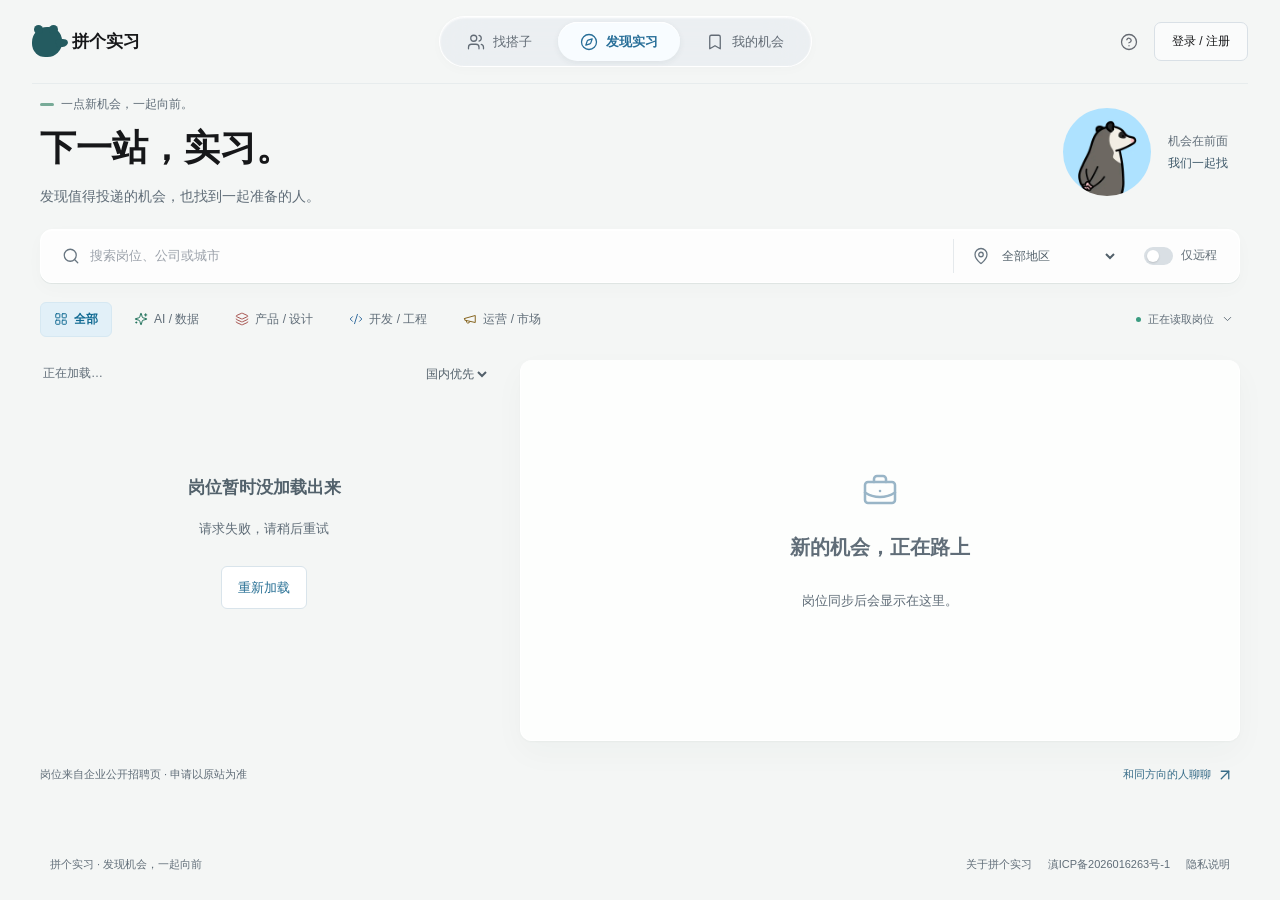
==== commit 581bb5a8: "Add domestic internship sources and refine shared job workspace" ====
--- a/index.html
+++ b/index.html
@@ -22,7 +22,7 @@
     <title>拼个实习｜发现实习机会，找到一起准备的人</title>
     <link rel="icon" href="assets/pingo-mascot.webp" />
     <link rel="stylesheet" href="styles.css?v=20261004.seo1" />
-    <link rel="stylesheet" href="jobs.css?v=20261024.1" />
+    <link rel="stylesheet" href="jobs.css?v=20261024.2" />
   </head>
   <body>
     <div class="site-shell">
@@ -32,9 +32,9 @@
           <span>拼个实习</span>
         </button>
         <nav class="workspace-nav" aria-label="主要导航">
+          <button type="button" data-destination="community"><i data-lucide="users"></i><span>找搭子</span></button>
           <button type="button" data-destination="discover" class="is-active" aria-current="page"><i data-lucide="compass"></i><span>发现实习</span></button>
           <button type="button" data-destination="saved"><i data-lucide="bookmark"></i><span>我的机会</span><span id="savedCount" class="nav-count is-hidden">0</span></button>
-          <button type="button" data-destination="community"><i data-lucide="users"></i><span>找搭子</span></button>
         </nav>
         <div class="top-actions">
           <button class="text-button" id="aboutButton" aria-label="了解搭子匹配" title="了解搭子匹配"><i data-lucide="circle-help"></i></button>
@@ -51,13 +51,13 @@
             <div class="brand-companion"><img src="assets/pingo-mascot.webp" width="100" height="100" alt="拼个实习吉祥物" /><span>机会在前面<br /><strong>我们一起找</strong></span></div>
           </div>
           <div class="jobs-toolbar">
-            <label class="job-search"><i data-lucide="search"></i><input id="jobSearch" type="search" placeholder="搜索岗位、公司或城市" aria-label="搜索岗位、公司或城市" autocomplete="off" /><span id="searchShortcut" aria-hidden="true">⌕</span></label>
+            <label class="job-search"><i data-lucide="search"></i><input id="jobSearch" type="search" placeholder="搜索岗位、公司或城市" aria-label="搜索岗位、公司或城市" autocomplete="off" /></label>
             <label class="job-select"><i data-lucide="map-pin"></i><select id="jobLocation" aria-label="地区"><option value="">全部地区</option><option value="china">中国大陆</option><option value="asia">亚洲其他地区</option><option value="europe">欧洲</option><option value="americas">美洲</option><option value="other">其他地区</option></select></label>
             <label class="remote-toggle"><input id="remoteOnly" type="checkbox" role="switch" /><span class="toggle-track"></span>仅远程</label>
           </div>
           <div class="job-filter-line">
             <div class="job-categories" role="group" aria-label="岗位方向">
-              <button class="is-active" data-category="" aria-pressed="true">全部机会</button><button data-category="技术 / 工程" aria-pressed="false">技术 / 工程</button><button data-category="AI / 数据" aria-pressed="false">AI / 数据</button><button data-category="产品 / 设计" aria-pressed="false">产品 / 设计</button><button data-category="运营 / 市场" aria-pressed="false">运营 / 市场</button>
+              <button class="is-active" data-category="" aria-pressed="true"><i data-lucide="layout-grid"></i>全部</button><button data-category="AI / 数据" aria-pressed="false"><i data-lucide="sparkles"></i>AI / 数据</button><button data-category="产品 / 设计" aria-pressed="false"><i data-lucide="layers"></i>产品 / 设计</button><button data-category="技术 / 工程" aria-pressed="false"><i data-lucide="code-2"></i>开发 / 工程</button><button data-category="运营 / 市场" aria-pressed="false"><i data-lucide="megaphone"></i>运营 / 市场</button>
             </div>
             <button class="source-status" id="jobSources"><span class="status-dot"></span><span id="sourceStatus">正在读取岗位</span><i data-lucide="chevron-down"></i></button>
           </div>
@@ -66,7 +66,7 @@
           </div>
           <div class="jobs-layout">
             <section class="jobs-list-pane" aria-label="岗位列表">
-              <div class="jobs-list-heading"><span id="jobResultCount" role="status" aria-live="polite">正在加载…</span><label><select id="jobSort" aria-label="排序"><option value="recent">最近更新</option><option value="company">公司名称</option></select></label></div>
+              <div class="jobs-list-heading"><span id="jobResultCount" role="status" aria-live="polite">正在加载…</span><label><select id="jobSort" aria-label="排序"><option value="domestic">国内优先</option><option value="recent">最近发布</option><option value="company">公司名称</option></select></label></div>
               <div id="jobList" class="job-list" aria-busy="true"><div class="jobs-empty">正在读取企业公开岗位…</div></div>
             </section>
             <section id="jobDetail" class="job-detail" aria-label="岗位详情"><div class="detail-placeholder"><i data-lucide="briefcase-business"></i><h2>新的机会，正在路上</h2><p>岗位同步后会显示在这里。</p></div></section>
@@ -209,7 +209,7 @@
             <span class="sample-label" id="dataLabel">攒人中</span>
           </div>
 
-          <div class="quota-bar" id="quotaBar" aria-label="今日额度"></div>
+          <div class="quota-bar" id="quotaBar" role="group" aria-label="今日额度"></div>
 
           <div class="view-tabs" role="tablist" aria-label="结果视图">
             <button class="view-tab is-selected" id="matchesTab" role="tab" aria-selected="true" aria-controls="matchesPanel">为你匹配</button>
@@ -217,7 +217,7 @@
           </div>
 
           <section id="matchesPanel" role="tabpanel" aria-labelledby="matchesTab">
-            <div class="unlock-progress" aria-label="解锁进度">
+            <div class="unlock-progress" role="group" aria-label="解锁进度">
               <div class="progress-step is-done"><span>1</span><p><strong>已进匹配池</strong><small>等下次 21:00</small></p></div>
               <div class="progress-line" id="emailProgressLine"></div>
               <div class="progress-step" id="emailProgress"><span>2</span><p><strong>联系第 1 位</strong><small>解锁第 2 位</small></p></div>
@@ -258,7 +258,7 @@
               </label>
             </div>
 
-            <div class="filter-row" id="filterRow" aria-label="成员筛选">
+            <div class="filter-row" id="filterRow" role="group" aria-label="成员筛选">
               <button class="filter-chip is-active" type="button" data-filter="全部">全部</button>
               <button class="filter-chip" type="button" data-filter="AI">AI / 算法</button>
               <button class="filter-chip" type="button" data-filter="产品">产品</button>
@@ -310,6 +310,6 @@
     <div class="toast" id="toast" role="status" aria-live="polite"></div>
     <script src="assets/lucide.min.js"></script>
     <script src="app.js?v=20261024.1"></script>
-    <script src="jobs.js?v=20261024.1"></script>
+    <script src="jobs.js?v=20261024.2"></script>
   </body>
 </html>
--- a/jobs.css
+++ b/jobs.css
@@ -1,6 +1,6 @@
-:root { --glass: rgba(255,255,255,.78); --job-accent: #087ba9; --job-line: #e1e5e9; }
-body { background: #f4f6f8; }
-.topbar { width: min(1280px, calc(100% - 64px)); height: 84px; gap: 20px; }
+:root { --glass: rgba(255,255,255,.78); --job-accent: #27789e; --job-line: #dce4e8; --jade: #23735d; --coral: #a6534f; --porcelain: #f4f6f5; }
+body { background: var(--porcelain); }
+.topbar { width: min(1280px, calc(100% - 64px)); height: 84px; gap: 20px; border-bottom: 1px solid #dce4e580; }
 .topbar .brand { flex-shrink: 0; }
 .workspace-nav { display: flex; padding: 5px; gap: 4px; border: 1px solid rgba(255,255,255,.95); border-radius: 30px; background: rgba(231,236,240,.65); box-shadow: inset 0 1px 2px #fff, 0 3px 12px #17283205; backdrop-filter: blur(20px) saturate(140%); }
 .workspace-nav button { border: 0; background: transparent; border-radius: 24px; display: flex; align-items: center; justify-content: center; gap: 8px; min-height: 39px; padding: 0 22px; color: #626b75; cursor: pointer; transition: background .2s, box-shadow .2s, color .2s; white-space: nowrap; font-size: 13px; }
@@ -13,7 +13,7 @@
 .jobs-workspace { max-width: 1200px; margin: 12px auto 0; width: calc(100% - 80px); }
 .jobs-intro { display: flex; justify-content: space-between; align-items: center; min-height: 112px; margin-bottom: 20px; }
 .workspace-date { margin: 0 0 12px; font-size: 12px; color: #6c7580; }
-.jobs-intro h1 { margin: 0; font-size: 38px; font-weight: 650; letter-spacing: 0; line-height: 1.3; }
+.jobs-intro h1 { margin: 0; font-size: 36px; font-weight: 650; letter-spacing: 0; line-height: 1.3; }
 .jobs-intro #jobsSubtitle { margin: 13px 0 0; font-size: 14px; color: #737b85; line-height: 1.7; }
 .brand-companion { display: flex; align-items: center; gap: 17px; padding-right: 12px; }
 .brand-companion img { width: 88px; height: 88px; object-fit: cover; border-radius: 50%; }
@@ -45,8 +45,8 @@
 .jobs-layout { display: grid; grid-template-columns: minmax(300px, .85fr) minmax(0, 1.35fr); gap: 27px; align-items: start; }
 .jobs-list-heading { display: flex; align-items: center; justify-content: space-between; color: #6e7780; font-size: 12px; padding: 0 3px 10px; height: 38px; }
 .job-list { display: flex; flex-direction: column; gap: 10px; max-height: clamp(340px, calc(100dvh - 380px), 710px); overflow-y: auto; padding: 1px 6px 12px 1px; scrollbar-width: thin; scrollbar-color: #d4dce3 transparent; }
-.job-card { background: #ffffffb0; border: 1px solid #e4e8ec; border-radius: 8px; position: relative; transition: border-color .18s, box-shadow .18s, background .18s; }
-.job-card.is-selected { border-color: #8cbfd8; background: #fff; box-shadow: 0 3px 14px #3981a40c; }
+.job-card { background: #ffffffb0; border: 1px solid #dfe5e5; border-radius: 8px; position: relative; transition: border-color .18s, box-shadow .18s, background .18s; box-shadow: 0 2px 3px #263d3a03, inset 0 1px #fff; }
+.job-card.is-selected { border-color: var(--tone-border); background: #fff; box-shadow: inset 3px 0 var(--tone-ink), 0 4px 14px #263d3a08; }
 .job-card:hover { background: #fff; border-color: #b6c9d7; }
 .job-open { display: block; text-align: left; width: 100%; padding: 20px; border: 0; background: transparent; cursor: pointer; border-radius: 8px; }
 .job-open:active { transform: none; }
@@ -72,7 +72,7 @@
 .detail-facts { display: flex; gap: 17px; flex-wrap: wrap; font-size: 12px; color: #7d8790; line-height: 1.7; }
 .detail-facts span { display: inline-flex; align-items: flex-start; gap: 5px; }
 .detail-facts .lucide { width: 14px; height: 20px; }
-.detail-social { display: flex; align-items: center; gap: 12px; background: #f0f7fb; border-block: 1px solid #e6f0f6; margin: 24px -30px; padding: 16px 30px; }
+.detail-social { display: flex; align-items: center; gap: 12px; background: #ecf4ef; border-block: 1px solid #dae8df; margin: 24px -30px; padding: 16px 30px; }
 .detail-social > .lucide { color: #528aa2; width: 23px; height: 23px; }
 .detail-social p { margin: 0; flex: 1; font-size: 12px; color: #5c7483; line-height: 1.8; }
 .detail-social strong { display: block; color: #375d72; font-weight: 550; }
@@ -80,7 +80,7 @@
 .description-heading { display: flex; align-items: center; justify-content: space-between; margin: 22px 0 14px; }
 .description-heading h3 { font-size: 14px; margin: 0; font-weight: 600; }
 .description-heading span { color: #99a1a8; font-size: 10px; }
-.job-description p { font-size: 13px; line-height: 1.9; color: #6c7780; margin: 0 0 14px; overflow-wrap: anywhere; }
+.job-description p { font-size: 13px; line-height: 1.9; color: #596871; margin: 0 0 14px; overflow-wrap: anywhere; }
 .job-description details summary { cursor: pointer; font-size: 12px; color: #197ba2; padding: 5px 0 20px; }
 .job-description details p { margin-top: 12px; }
 .detail-source { border-top: 1px solid #edf0f2; padding-top: 16px; font-size: 11px; color: #8b959e; line-height: 1.9; }
@@ -117,6 +117,55 @@
 .workspace-date, footer, footer a, footer button { color: #606d78; }
 .jobs-endnote button { color: #386d89; }
 .detail-topline .job-tag { color: #246b5a; }
+[data-tone] { --tone-ink: #326b9d; --tone-soft: #eaf2fa; --tone-border: #a1bdd5; }
+[data-tone="jade"] { --tone-ink: #23735d; --tone-soft: #e8f4ee; --tone-border: #9cc5b3; }
+[data-tone="coral"] { --tone-ink: #a6534f; --tone-soft: #fceeea; --tone-border: #d6aaa3; }
+[data-tone="amber"] { --tone-ink: #86651f; --tone-soft: #f7f0dd; --tone-border: #cebf92; }
+[data-tone="neutral"] { --tone-ink: #626c73; --tone-soft: #edf0f1; --tone-border: #bdc7cb; }
+.workspace-nav button[data-destination="community"].is-active { color: #236d57; background: #f7fffa; }
+.workspace-nav button[data-destination="discover"].is-active { color: #276e98; background: #f8fcff; }
+.workspace-nav button[data-destination="saved"].is-active { color: #9a514a; background: #fffaf7; }
+.workspace-nav button:hover:not(.is-active) { background: #ffffff70; color: #252d32; }
+.brand-mark { background: #245b60; }.brand-mark::after,.brand-mark span:first-child,.brand-mark span:last-child { background: #245b60; }
+.workspace-date { display: flex; align-items: center; gap: 7px; }.workspace-date::before { content: ''; width: 14px; height: 3px; border-radius: 2px; background: #77aa97; }
+.jobs-toolbar { border-color: #fff; box-shadow: 0 1px 0 #cdd8d680, 0 6px 18px #344d4606, inset 0 1px #fff; }
+.job-search:focus-within { color: #236d57; }.job-search input { height: 36px; }
+.job-categories button { display: inline-flex; align-items: center; gap: 6px; }
+.job-categories .lucide { width: 14px; height: 14px; }
+.job-categories [data-category="AI / 数据"] .lucide { color: #23735d; }
+.job-categories [data-category="产品 / 设计"] .lucide { color: #a6534f; }
+.job-categories [data-category="技术 / 工程"] .lucide { color: #326b9d; }
+.job-categories [data-category="运营 / 市场"] .lucide { color: #86651f; }
+.job-categories [data-category="AI / 数据"].is-active { background: #e8f4ee; color: #23735d; border-color: #c0dbce; }
+.job-categories [data-category="产品 / 设计"].is-active { background: #fceeea; color: #a6534f; border-color: #edd1c9; }
+.job-categories [data-category="运营 / 市场"].is-active { background: #f7f0dd; color: #86651f; border-color: #e5d9b7; }
+.job-card .category-tag { color: var(--tone-ink); background: var(--tone-soft); }
+.job-open { padding: 18px 20px; }.job-card h2 { margin-top: 12px; }
+.company-mark { box-shadow: inset 0 1px #ffffffad, 0 1px 2px #253a400a; }
+.mark-xiaomi { color: #a64b19; background: #fff0e5; }.mark-bytedance { color: #246e79; background: #e1f4f2; }
+.domestic-label { color: #5d7368; margin-left: auto; font-size: 10px; }
+.job-detail { border-top: 3px solid var(--tone-border); box-shadow: 0 12px 32px #29433b08, 0 1px 2px #29433b0a; }
+.detail-company { color: #404f53; }.detail-topline .job-tag { background: #edf4ef; }
+.detail-social > .lucide { color: #40836d; }.detail-social p { color: #526e61; }.detail-social strong { color: #2b604c; }
+.detail-social button { display: inline-flex; align-items: center; gap: 5px; border-color: #c5dbce; color: #2b604c; box-shadow: 0 2px 3px #33544108; }
+.detail-social button .lucide { width: 14px; height: 14px; }
+.detail-actions { background: #f2f6f4de; border-top-color: #dce6e0; box-shadow: inset 0 1px #fff; }
+.apply-link { background: #255b55; border-color: #1f514c; box-shadow: inset 0 1px #ffffff1f, 0 3px 5px #21443f12; }.apply-link:hover { background: #1c4944; }
+.icon-command:hover { background: #fff; border-color: #9db8ac; color: #255b55; }.icon-command:active { transform: scale(.96); }
+.detail-actions button[aria-pressed="true"] { color: #a15b38; background: #fff1e5; border-color: #e3c1a4; }
+.job-stage[data-stage-tone="interview"] { color: #8b661b; }.job-stage[data-stage-tone="offer"] { color: #23735d; }.job-stage[data-stage-tone="applied"] { color: #326b9d; }
+.tracker-filters button { border-color: #e1e5e3; background: #ffffff7a; }.tracker-filters button.is-active { color: #9a514a; background: #f9ede8; border-color: #e9cdc2; }
+.source-row { align-items: flex-start; }.source-row small { text-align: right; line-height: 1.7; color: #5f6b74; }
+.results-view { padding-top: 36px; }.view-tabs { background: #e3ebe6ad; border: 1px solid #fff; box-shadow: inset 0 1px #fff; backdrop-filter: blur(16px); }
+.view-tab.is-selected { color: #28654f; }.filter-chip.is-active { background: #28654f; border-color: #28654f; }
+.member-table { border: 1px solid #e1e8e3; border-radius: 8px; box-shadow: 0 6px 20px #344d4605; }
+.member-row:hover { background: #f0f7f3; }.member-tags i:nth-child(3n+2),.tag-row span:nth-child(3n+2) { color: #96544c; background: #f9eeea; }.member-tags i:nth-child(3n),.tag-row span:nth-child(3n) { color: #28705a; background: #eaf5ef; }
+.match-card { border: 1px solid #e1e8e3; box-shadow: 0 8px 26px #344d4608, inset 0 1px #fff; }.match-card h2 { letter-spacing: 0; }
+.profile-card { border: 1px solid #e1e8e3; box-shadow: 0 8px 26px #344d4608; }.intro-draft { background: #f8faf9; }
+.profile-card .primary-button { background: #255b55; }.results-intro { gap: 18px; }
+.pinpin-entry { color: #24739a; }.sample-label { color: #59636e; }.member-table-head { color: #66717b; }
+.progress-step small { color: #66717b; }.invite-copy p { color: #345b70; }
+@media (min-width: 721px) { [data-mode="saved"] .detail-scroll { max-height: clamp(220px, calc(100dvh - 510px), 590px); } [data-mode="saved"] .job-list { max-height: clamp(300px, calc(100dvh - 440px), 650px); } }
 @media (max-width: 1000px) { .topbar { width: calc(100% - 40px); }.workspace-nav button { padding: 0 15px; }.jobs-workspace { width: calc(100% - 48px); }.jobs-layout { gap: 20px; grid-template-columns: minmax(270px,.85fr) minmax(0,1.15fr); }.detail-scroll { padding: 24px; }.detail-social { margin-inline: -24px; padding-inline: 24px; }.brand-companion { padding-right: 0; }.source-status { font-size: 10px; }.job-filter-line { flex-wrap: wrap; } }
 @media (max-width: 720px) {
   body { padding-bottom: 0; }.site-shell { height: calc(100dvh - 86px); min-height: 0; overflow-y: auto; padding-bottom: 16px; }.topbar { width: calc(100% - 32px); height: 68px; min-height: 68px; gap: 10px; }.topbar .brand { font-size: 15px; }.top-actions #aboutButton { display: none; }.login-entry { padding: 8px 10px; font-size: 11px; }
@@ -127,5 +176,9 @@
   .job-detail.mobile-open { display: flex; flex-direction: column; position: fixed; inset: 0; z-index: 50; border-radius: 0; border: 0; background: #fbfcfd; height: 100dvh; animation: detail-in .2s ease-out; }.detail-mobile-close { display: flex; align-items: center; gap: 6px; border: 0; background: #f7fafbe8; min-height: 56px; padding: 12px 20px; font-size: 13px; color: #346b89; border-bottom: 1px solid #e7edf1; }.detail-scroll { flex: 1; max-height: none; min-height: 0; padding: 24px 20px; }.job-detail h2 { font-size: 24px; }.detail-social { margin-inline: -20px; padding-inline: 20px; }.detail-actions { padding: 14px 16px max(16px,env(safe-area-inset-bottom)); gap: 8px; }.apply-link { padding: 12px 9px; }.stage-select { padding: 3px; }.detail-actions select { width: 99px; }.jobs-endnote { flex-direction: column; align-items: flex-start; }.job-detail.mobile-open:focus { outline: none; } footer { flex-wrap: wrap; }
   .login-view .login-copy h1 { font-size: 31px; }.login-view { padding-top: 20px; }
 }
+@media (max-width: 360px) {
+  .workspace-nav button { min-width: 0; padding-inline: 3px; gap: 4px; font-size: 11px; }.workspace-nav button .lucide { width: 16px; height: 16px; }.nav-count { min-width: 14px; height: 14px; font-size: 9px; }
+  .detail-actions { padding-inline: 12px; gap: 6px; }.detail-actions select { width: 86px; }.apply-link { padding: 12px 8px; gap: 5px; white-space: nowrap; font-size: 11px; }
+}
 @media (prefers-reduced-motion: reduce) { .job-detail.has-content, .job-detail.mobile-open { animation: none; } .jobs-workspace *, .workspace-nav * { transition: none !important; } }
 @media (prefers-reduced-transparency: reduce) { .workspace-nav, .jobs-toolbar, .job-detail, .detail-actions { backdrop-filter: none; background: #fff; } }
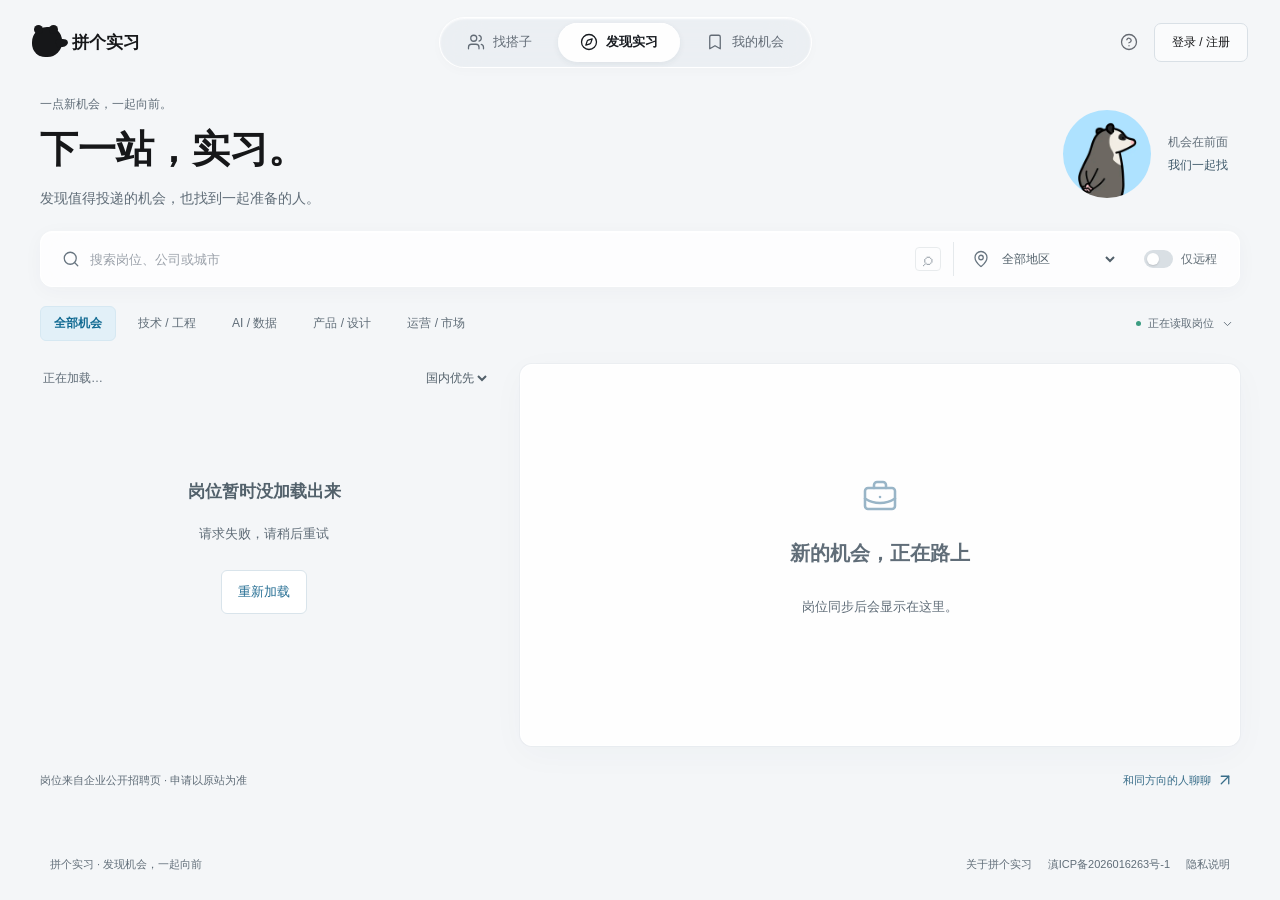
==== commit abc4b11d: "Restore previous visual style while retaining internship features" ====
--- a/index.html
+++ b/index.html
@@ -22,7 +22,7 @@
     <title>拼个实习｜发现实习机会，找到一起准备的人</title>
     <link rel="icon" href="assets/pingo-mascot.webp" />
     <link rel="stylesheet" href="styles.css?v=20261004.seo1" />
-    <link rel="stylesheet" href="jobs.css?v=20261024.2" />
+    <link rel="stylesheet" href="jobs.css?v=20261024.3" />
   </head>
   <body>
     <div class="site-shell">
@@ -51,13 +51,13 @@
             <div class="brand-companion"><img src="assets/pingo-mascot.webp" width="100" height="100" alt="拼个实习吉祥物" /><span>机会在前面<br /><strong>我们一起找</strong></span></div>
           </div>
           <div class="jobs-toolbar">
-            <label class="job-search"><i data-lucide="search"></i><input id="jobSearch" type="search" placeholder="搜索岗位、公司或城市" aria-label="搜索岗位、公司或城市" autocomplete="off" /></label>
+            <label class="job-search"><i data-lucide="search"></i><input id="jobSearch" type="search" placeholder="搜索岗位、公司或城市" aria-label="搜索岗位、公司或城市" autocomplete="off" /><span id="searchShortcut" aria-hidden="true">⌕</span></label>
             <label class="job-select"><i data-lucide="map-pin"></i><select id="jobLocation" aria-label="地区"><option value="">全部地区</option><option value="china">中国大陆</option><option value="asia">亚洲其他地区</option><option value="europe">欧洲</option><option value="americas">美洲</option><option value="other">其他地区</option></select></label>
             <label class="remote-toggle"><input id="remoteOnly" type="checkbox" role="switch" /><span class="toggle-track"></span>仅远程</label>
           </div>
           <div class="job-filter-line">
             <div class="job-categories" role="group" aria-label="岗位方向">
-              <button class="is-active" data-category="" aria-pressed="true"><i data-lucide="layout-grid"></i>全部</button><button data-category="AI / 数据" aria-pressed="false"><i data-lucide="sparkles"></i>AI / 数据</button><button data-category="产品 / 设计" aria-pressed="false"><i data-lucide="layers"></i>产品 / 设计</button><button data-category="技术 / 工程" aria-pressed="false"><i data-lucide="code-2"></i>开发 / 工程</button><button data-category="运营 / 市场" aria-pressed="false"><i data-lucide="megaphone"></i>运营 / 市场</button>
+              <button class="is-active" data-category="" aria-pressed="true">全部机会</button><button data-category="技术 / 工程" aria-pressed="false">技术 / 工程</button><button data-category="AI / 数据" aria-pressed="false">AI / 数据</button><button data-category="产品 / 设计" aria-pressed="false">产品 / 设计</button><button data-category="运营 / 市场" aria-pressed="false">运营 / 市场</button>
             </div>
             <button class="source-status" id="jobSources"><span class="status-dot"></span><span id="sourceStatus">正在读取岗位</span><i data-lucide="chevron-down"></i></button>
           </div>
@@ -310,6 +310,6 @@
     <div class="toast" id="toast" role="status" aria-live="polite"></div>
     <script src="assets/lucide.min.js"></script>
     <script src="app.js?v=20261024.1"></script>
-    <script src="jobs.js?v=20261024.2"></script>
+    <script src="jobs.js?v=20261024.3"></script>
   </body>
 </html>
--- a/jobs.css
+++ b/jobs.css
@@ -1,6 +1,6 @@
-:root { --glass: rgba(255,255,255,.78); --job-accent: #27789e; --job-line: #dce4e8; --jade: #23735d; --coral: #a6534f; --porcelain: #f4f6f5; }
-body { background: var(--porcelain); }
-.topbar { width: min(1280px, calc(100% - 64px)); height: 84px; gap: 20px; border-bottom: 1px solid #dce4e580; }
+:root { --glass: rgba(255,255,255,.78); --job-accent: #087ba9; --job-line: #e1e5e9; }
+body { background: #f4f6f8; }
+.topbar { width: min(1280px, calc(100% - 64px)); height: 84px; gap: 20px; }
 .topbar .brand { flex-shrink: 0; }
 .workspace-nav { display: flex; padding: 5px; gap: 4px; border: 1px solid rgba(255,255,255,.95); border-radius: 30px; background: rgba(231,236,240,.65); box-shadow: inset 0 1px 2px #fff, 0 3px 12px #17283205; backdrop-filter: blur(20px) saturate(140%); }
 .workspace-nav button { border: 0; background: transparent; border-radius: 24px; display: flex; align-items: center; justify-content: center; gap: 8px; min-height: 39px; padding: 0 22px; color: #626b75; cursor: pointer; transition: background .2s, box-shadow .2s, color .2s; white-space: nowrap; font-size: 13px; }
@@ -13,7 +13,7 @@
 .jobs-workspace { max-width: 1200px; margin: 12px auto 0; width: calc(100% - 80px); }
 .jobs-intro { display: flex; justify-content: space-between; align-items: center; min-height: 112px; margin-bottom: 20px; }
 .workspace-date { margin: 0 0 12px; font-size: 12px; color: #6c7580; }
-.jobs-intro h1 { margin: 0; font-size: 36px; font-weight: 650; letter-spacing: 0; line-height: 1.3; }
+.jobs-intro h1 { margin: 0; font-size: 38px; font-weight: 650; letter-spacing: 0; line-height: 1.3; }
 .jobs-intro #jobsSubtitle { margin: 13px 0 0; font-size: 14px; color: #737b85; line-height: 1.7; }
 .brand-companion { display: flex; align-items: center; gap: 17px; padding-right: 12px; }
 .brand-companion img { width: 88px; height: 88px; object-fit: cover; border-radius: 50%; }
@@ -45,8 +45,8 @@
 .jobs-layout { display: grid; grid-template-columns: minmax(300px, .85fr) minmax(0, 1.35fr); gap: 27px; align-items: start; }
 .jobs-list-heading { display: flex; align-items: center; justify-content: space-between; color: #6e7780; font-size: 12px; padding: 0 3px 10px; height: 38px; }
 .job-list { display: flex; flex-direction: column; gap: 10px; max-height: clamp(340px, calc(100dvh - 380px), 710px); overflow-y: auto; padding: 1px 6px 12px 1px; scrollbar-width: thin; scrollbar-color: #d4dce3 transparent; }
-.job-card { background: #ffffffb0; border: 1px solid #dfe5e5; border-radius: 8px; position: relative; transition: border-color .18s, box-shadow .18s, background .18s; box-shadow: 0 2px 3px #263d3a03, inset 0 1px #fff; }
-.job-card.is-selected { border-color: var(--tone-border); background: #fff; box-shadow: inset 3px 0 var(--tone-ink), 0 4px 14px #263d3a08; }
+.job-card { background: #ffffffb0; border: 1px solid #e4e8ec; border-radius: 8px; position: relative; transition: border-color .18s, box-shadow .18s, background .18s; }
+.job-card.is-selected { border-color: #8cbfd8; background: #fff; box-shadow: 0 3px 14px #3981a40c; }
 .job-card:hover { background: #fff; border-color: #b6c9d7; }
 .job-open { display: block; text-align: left; width: 100%; padding: 20px; border: 0; background: transparent; cursor: pointer; border-radius: 8px; }
 .job-open:active { transform: none; }
@@ -72,7 +72,7 @@
 .detail-facts { display: flex; gap: 17px; flex-wrap: wrap; font-size: 12px; color: #7d8790; line-height: 1.7; }
 .detail-facts span { display: inline-flex; align-items: flex-start; gap: 5px; }
 .detail-facts .lucide { width: 14px; height: 20px; }
-.detail-social { display: flex; align-items: center; gap: 12px; background: #ecf4ef; border-block: 1px solid #dae8df; margin: 24px -30px; padding: 16px 30px; }
+.detail-social { display: flex; align-items: center; gap: 12px; background: #f0f7fb; border-block: 1px solid #e6f0f6; margin: 24px -30px; padding: 16px 30px; }
 .detail-social > .lucide { color: #528aa2; width: 23px; height: 23px; }
 .detail-social p { margin: 0; flex: 1; font-size: 12px; color: #5c7483; line-height: 1.8; }
 .detail-social strong { display: block; color: #375d72; font-weight: 550; }
@@ -117,55 +117,10 @@
 .workspace-date, footer, footer a, footer button { color: #606d78; }
 .jobs-endnote button { color: #386d89; }
 .detail-topline .job-tag { color: #246b5a; }
-[data-tone] { --tone-ink: #326b9d; --tone-soft: #eaf2fa; --tone-border: #a1bdd5; }
-[data-tone="jade"] { --tone-ink: #23735d; --tone-soft: #e8f4ee; --tone-border: #9cc5b3; }
-[data-tone="coral"] { --tone-ink: #a6534f; --tone-soft: #fceeea; --tone-border: #d6aaa3; }
-[data-tone="amber"] { --tone-ink: #86651f; --tone-soft: #f7f0dd; --tone-border: #cebf92; }
-[data-tone="neutral"] { --tone-ink: #626c73; --tone-soft: #edf0f1; --tone-border: #bdc7cb; }
-.workspace-nav button[data-destination="community"].is-active { color: #236d57; background: #f7fffa; }
-.workspace-nav button[data-destination="discover"].is-active { color: #276e98; background: #f8fcff; }
-.workspace-nav button[data-destination="saved"].is-active { color: #9a514a; background: #fffaf7; }
-.workspace-nav button:hover:not(.is-active) { background: #ffffff70; color: #252d32; }
-.brand-mark { background: #245b60; }.brand-mark::after,.brand-mark span:first-child,.brand-mark span:last-child { background: #245b60; }
-.workspace-date { display: flex; align-items: center; gap: 7px; }.workspace-date::before { content: ''; width: 14px; height: 3px; border-radius: 2px; background: #77aa97; }
-.jobs-toolbar { border-color: #fff; box-shadow: 0 1px 0 #cdd8d680, 0 6px 18px #344d4606, inset 0 1px #fff; }
-.job-search:focus-within { color: #236d57; }.job-search input { height: 36px; }
-.job-categories button { display: inline-flex; align-items: center; gap: 6px; }
-.job-categories .lucide { width: 14px; height: 14px; }
-.job-categories [data-category="AI / 数据"] .lucide { color: #23735d; }
-.job-categories [data-category="产品 / 设计"] .lucide { color: #a6534f; }
-.job-categories [data-category="技术 / 工程"] .lucide { color: #326b9d; }
-.job-categories [data-category="运营 / 市场"] .lucide { color: #86651f; }
-.job-categories [data-category="AI / 数据"].is-active { background: #e8f4ee; color: #23735d; border-color: #c0dbce; }
-.job-categories [data-category="产品 / 设计"].is-active { background: #fceeea; color: #a6534f; border-color: #edd1c9; }
-.job-categories [data-category="运营 / 市场"].is-active { background: #f7f0dd; color: #86651f; border-color: #e5d9b7; }
-.job-card .category-tag { color: var(--tone-ink); background: var(--tone-soft); }
-.job-open { padding: 18px 20px; }.job-card h2 { margin-top: 12px; }
-.company-mark { box-shadow: inset 0 1px #ffffffad, 0 1px 2px #253a400a; }
-.mark-xiaomi { color: #a64b19; background: #fff0e5; }.mark-bytedance { color: #246e79; background: #e1f4f2; }
-.domestic-label { color: #5d7368; margin-left: auto; font-size: 10px; }
-.job-detail { border-top: 3px solid var(--tone-border); box-shadow: 0 12px 32px #29433b08, 0 1px 2px #29433b0a; }
-.detail-company { color: #404f53; }.detail-topline .job-tag { background: #edf4ef; }
-.detail-social > .lucide { color: #40836d; }.detail-social p { color: #526e61; }.detail-social strong { color: #2b604c; }
-.detail-social button { display: inline-flex; align-items: center; gap: 5px; border-color: #c5dbce; color: #2b604c; box-shadow: 0 2px 3px #33544108; }
-.detail-social button .lucide { width: 14px; height: 14px; }
-.detail-actions { background: #f2f6f4de; border-top-color: #dce6e0; box-shadow: inset 0 1px #fff; }
-.apply-link { background: #255b55; border-color: #1f514c; box-shadow: inset 0 1px #ffffff1f, 0 3px 5px #21443f12; }.apply-link:hover { background: #1c4944; }
-.icon-command:hover { background: #fff; border-color: #9db8ac; color: #255b55; }.icon-command:active { transform: scale(.96); }
-.detail-actions button[aria-pressed="true"] { color: #a15b38; background: #fff1e5; border-color: #e3c1a4; }
-.job-stage[data-stage-tone="interview"] { color: #8b661b; }.job-stage[data-stage-tone="offer"] { color: #23735d; }.job-stage[data-stage-tone="applied"] { color: #326b9d; }
-.tracker-filters button { border-color: #e1e5e3; background: #ffffff7a; }.tracker-filters button.is-active { color: #9a514a; background: #f9ede8; border-color: #e9cdc2; }
-.source-row { align-items: flex-start; }.source-row small { text-align: right; line-height: 1.7; color: #5f6b74; }
-.results-view { padding-top: 36px; }.view-tabs { background: #e3ebe6ad; border: 1px solid #fff; box-shadow: inset 0 1px #fff; backdrop-filter: blur(16px); }
-.view-tab.is-selected { color: #28654f; }.filter-chip.is-active { background: #28654f; border-color: #28654f; }
-.member-table { border: 1px solid #e1e8e3; border-radius: 8px; box-shadow: 0 6px 20px #344d4605; }
-.member-row:hover { background: #f0f7f3; }.member-tags i:nth-child(3n+2),.tag-row span:nth-child(3n+2) { color: #96544c; background: #f9eeea; }.member-tags i:nth-child(3n),.tag-row span:nth-child(3n) { color: #28705a; background: #eaf5ef; }
-.match-card { border: 1px solid #e1e8e3; box-shadow: 0 8px 26px #344d4608, inset 0 1px #fff; }.match-card h2 { letter-spacing: 0; }
-.profile-card { border: 1px solid #e1e8e3; box-shadow: 0 8px 26px #344d4608; }.intro-draft { background: #f8faf9; }
-.profile-card .primary-button { background: #255b55; }.results-intro { gap: 18px; }
 .pinpin-entry { color: #24739a; }.sample-label { color: #59636e; }.member-table-head { color: #66717b; }
 .progress-step small { color: #66717b; }.invite-copy p { color: #345b70; }
 @media (min-width: 721px) { [data-mode="saved"] .detail-scroll { max-height: clamp(220px, calc(100dvh - 510px), 590px); } [data-mode="saved"] .job-list { max-height: clamp(300px, calc(100dvh - 440px), 650px); } }
+.domestic-label { color: #606d78; margin-left: auto; font-size: 10px; }
 @media (max-width: 1000px) { .topbar { width: calc(100% - 40px); }.workspace-nav button { padding: 0 15px; }.jobs-workspace { width: calc(100% - 48px); }.jobs-layout { gap: 20px; grid-template-columns: minmax(270px,.85fr) minmax(0,1.15fr); }.detail-scroll { padding: 24px; }.detail-social { margin-inline: -24px; padding-inline: 24px; }.brand-companion { padding-right: 0; }.source-status { font-size: 10px; }.job-filter-line { flex-wrap: wrap; } }
 @media (max-width: 720px) {
   body { padding-bottom: 0; }.site-shell { height: calc(100dvh - 86px); min-height: 0; overflow-y: auto; padding-bottom: 16px; }.topbar { width: calc(100% - 32px); height: 68px; min-height: 68px; gap: 10px; }.topbar .brand { font-size: 15px; }.top-actions #aboutButton { display: none; }.login-entry { padding: 8px 10px; font-size: 11px; }
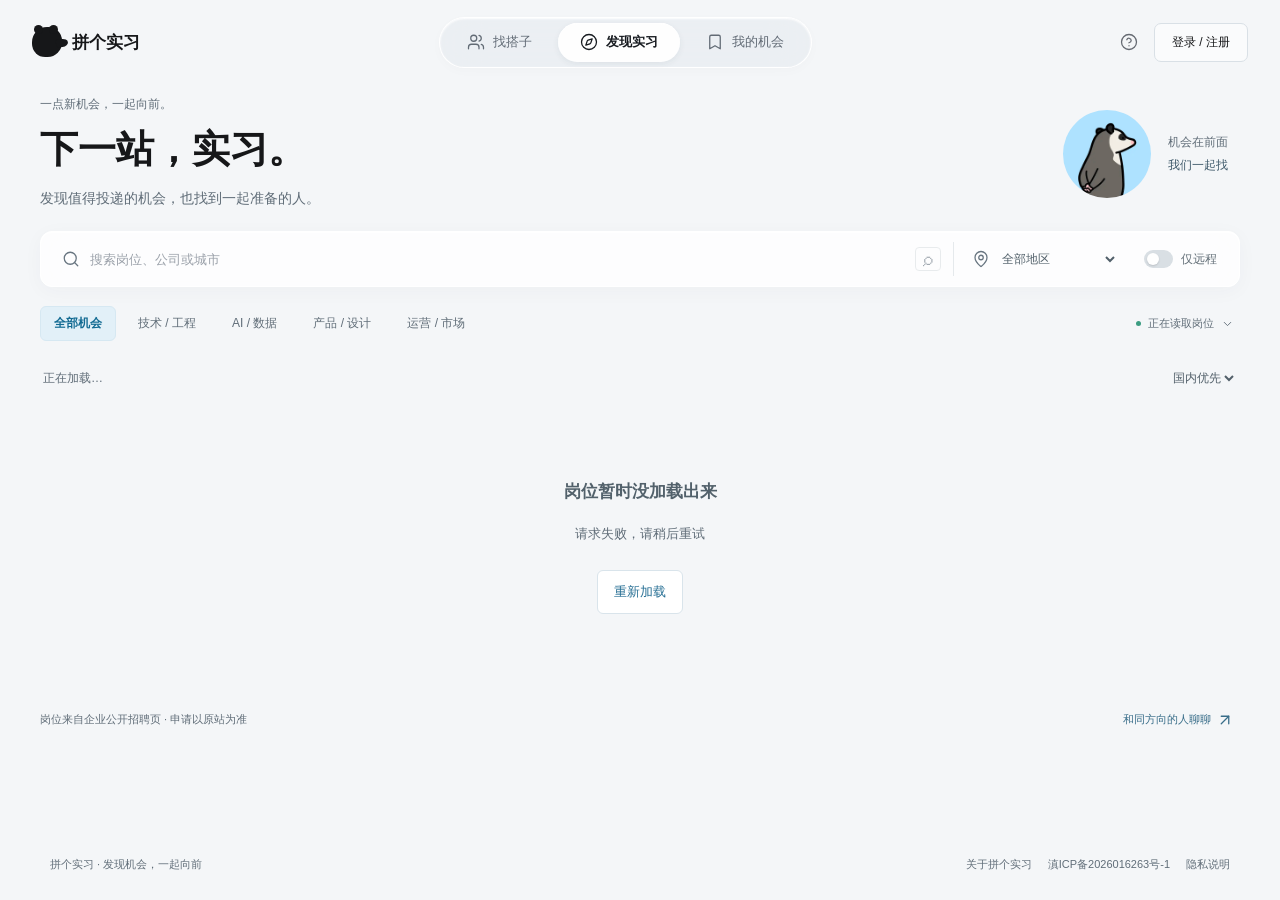
==== commit 10e63220: "Show internship discovery as a two-column feed" ====
--- a/index.html
+++ b/index.html
@@ -22,7 +22,7 @@
     <title>拼个实习｜发现实习机会，找到一起准备的人</title>
     <link rel="icon" href="assets/pingo-mascot.webp" />
     <link rel="stylesheet" href="styles.css?v=20261004.seo1" />
-    <link rel="stylesheet" href="jobs.css?v=20261024.3" />
+    <link rel="stylesheet" href="jobs.css?v=20261024.4" />
   </head>
   <body>
     <div class="site-shell">
@@ -45,7 +45,7 @@
       </header>
 
       <main>
-        <section id="jobsView" class="jobs-workspace" aria-labelledby="jobsTitle">
+        <section id="jobsView" class="jobs-workspace" data-mode="discover" aria-labelledby="jobsTitle">
           <div class="jobs-intro">
             <div><p class="workspace-date">一点新机会，一起向前。</p><h1 id="jobsTitle">下一站，实习。</h1><p id="jobsSubtitle">发现值得投递的机会，也找到一起准备的人。</p></div>
             <div class="brand-companion"><img src="assets/pingo-mascot.webp" width="100" height="100" alt="拼个实习吉祥物" /><span>机会在前面<br /><strong>我们一起找</strong></span></div>
@@ -71,6 +71,7 @@
             </section>
             <section id="jobDetail" class="job-detail" aria-label="岗位详情"><div class="detail-placeholder"><i data-lucide="briefcase-business"></i><h2>新的机会，正在路上</h2><p>岗位同步后会显示在这里。</p></div></section>
           </div>
+          <dialog id="jobDialog" class="job-dialog" aria-labelledby="jobDetailTitle"></dialog>
           <div class="jobs-endnote"><span>岗位来自企业公开招聘页 · 申请以原站为准</span><button type="button" id="bottomCommunity">和同方向的人聊聊<i data-lucide="arrow-up-right"></i></button></div>
         </section>
         <section class="login-view is-hidden" id="loginView" aria-labelledby="loginTitle">
@@ -310,6 +311,6 @@
     <div class="toast" id="toast" role="status" aria-live="polite"></div>
     <script src="assets/lucide.min.js"></script>
     <script src="app.js?v=20261024.1"></script>
-    <script src="jobs.js?v=20261024.3"></script>
+    <script src="jobs.js?v=20261024.4"></script>
   </body>
 </html>
--- a/jobs.css
+++ b/jobs.css
@@ -99,7 +99,26 @@
 .jobs-empty button { margin-top: 12px; border: 1px solid #d9e4eb; background: #fff; border-radius: 6px; padding: 9px 16px; color: #276f94; cursor: pointer; }
 .jobs-endnote { display: flex; justify-content: space-between; align-items: center; margin: 24px 0 20px; font-size: 11px; color: #939da6; gap: 15px; }
 .jobs-endnote button { display: flex; align-items: center; gap: 5px; border: 0; background: transparent; font-size: 11px; color: #60859b; cursor: pointer; }
-.detail-mobile-close { display: none; }
+.detail-close { display: none; }
+.jobs-workspace[data-mode="discover"] .jobs-layout { display: block; }
+[data-mode="discover"] .job-list { display: grid; grid-template-columns: repeat(2, minmax(0, 1fr)); gap: 16px; max-height: none; overflow: visible; padding: 1px 1px 12px; }
+[data-mode="discover"] .job-card { min-width: 0; }
+[data-mode="discover"] .job-open { height: 100%; display: flex; flex-direction: column; }
+[data-mode="discover"] .company-line { width: 100%; min-width: 0; }
+[data-mode="discover"] .company-line > span:nth-child(2) { overflow: hidden; text-overflow: ellipsis; white-space: nowrap; min-width: 0; }
+[data-mode="discover"] .job-card h2 { display: -webkit-box; -webkit-box-orient: vertical; -webkit-line-clamp: 2; overflow: hidden; min-height: 3.1em; }
+[data-mode="discover"] .job-card-meta { margin-bottom: 15px; }
+[data-mode="discover"] .job-card-meta span { overflow-wrap: anywhere; }
+[data-mode="discover"] .job-card-bottom { margin-top: auto; width: 100%; }
+[data-mode="discover"] .jobs-empty { grid-column: 1 / -1; }
+[data-mode="discover"] .jobs-layout > .job-detail { display: none; }
+.job-dialog { padding: 0; border: 0; margin: auto; width: min(760px, calc(100% - 48px)); max-width: none; height: min(820px, calc(100dvh - 64px)); max-height: none; background: transparent; overflow: visible; }
+.job-dialog::backdrop { background: #18273266; backdrop-filter: blur(4px); }
+.job-dialog[open] .job-detail { display: flex; flex-direction: column; position: relative; top: auto; height: 100%; background: #fbfcfd; }
+.job-dialog .detail-close { display: flex; align-items: center; gap: 6px; flex-shrink: 0; border: 0; background: #f7fafbe8; min-height: 56px; padding: 12px 24px; font-size: 13px; color: #346b89; border-bottom: 1px solid #e7edf1; cursor: pointer; }
+.job-dialog[open] .detail-scroll { flex: 1; min-height: 0; max-height: none; overscroll-behavior: contain; }
+.job-dialog .detail-actions { flex-shrink: 0; }
+.job-dialog .toast { position: absolute; bottom: 88px; max-width: calc(100% - 32px); width: max-content; text-align: center; }
 .source-row { padding: 16px 0; display: flex; align-items: center; justify-content: space-between; border-bottom: 1px solid #e6ebee; font-size: 13px; gap: 12px; }.source-row small { color: #7a8791; }
 .jobs-workspace button:focus-visible, .jobs-workspace a:focus-visible, .jobs-workspace select:focus-visible, .workspace-nav button:focus-visible { outline: 3px solid #a5d8ef; outline-offset: 3px; }
 .jobs-workspace button:disabled { opacity: .45; cursor: wait; }
@@ -128,12 +147,22 @@
   .jobs-workspace { width: calc(100% - 32px); margin-top: 18px; }.jobs-intro { margin-bottom: 22px; min-height: 115px; align-items: flex-start; }.jobs-intro h1 { font-size: 29px; }.workspace-date { font-size: 11px; margin-bottom: 9px; }.jobs-intro #jobsSubtitle { font-size: 12px; max-width: 235px; }.brand-companion img { width: 60px; height: 60px; }.brand-companion span { display: none; }.brand-companion { margin-top: 22px; }
   .jobs-toolbar { flex-wrap: wrap; gap: 8px; padding: 8px 10px; }.job-search { flex-basis: 100%; padding-left: 3px; }.job-select { padding: 0; border: 0; flex: 1; }.job-select select { width: 140px; }.remote-toggle { padding-right: 0; font-size: 11px; }.job-filter-line { margin: 14px 0 12px; gap: 10px; }.job-categories { width: 100%; gap: 2px; }.job-categories button { font-size: 11px; padding: 8px 10px; }.source-status { padding-left: 0; }
   .jobs-layout { display: block; }.job-list { max-height: none; padding-right: 0; }.job-open { padding: 17px; }.job-card h2 { font-size: 16px; }.job-card-bottom { margin-top: 12px; }.jobs-list-heading { font-size: 11px; }.job-detail { display: none; }
-  .job-detail.mobile-open { display: flex; flex-direction: column; position: fixed; inset: 0; z-index: 50; border-radius: 0; border: 0; background: #fbfcfd; height: 100dvh; animation: detail-in .2s ease-out; }.detail-mobile-close { display: flex; align-items: center; gap: 6px; border: 0; background: #f7fafbe8; min-height: 56px; padding: 12px 20px; font-size: 13px; color: #346b89; border-bottom: 1px solid #e7edf1; }.detail-scroll { flex: 1; max-height: none; min-height: 0; padding: 24px 20px; }.job-detail h2 { font-size: 24px; }.detail-social { margin-inline: -20px; padding-inline: 20px; }.detail-actions { padding: 14px 16px max(16px,env(safe-area-inset-bottom)); gap: 8px; }.apply-link { padding: 12px 9px; }.stage-select { padding: 3px; }.detail-actions select { width: 99px; }.jobs-endnote { flex-direction: column; align-items: flex-start; }.job-detail.mobile-open:focus { outline: none; } footer { flex-wrap: wrap; }
+  .job-dialog { width: 100%; height: 100dvh; margin: 0; }.job-dialog[open] .job-detail { border-radius: 0; border: 0; }.job-dialog .detail-close { padding-inline: 20px; }.detail-scroll { flex: 1; max-height: none; min-height: 0; padding: 24px 20px; }.job-detail h2 { font-size: 24px; }.detail-social { margin-inline: -20px; padding-inline: 20px; }.detail-actions { padding: 14px 16px max(16px,env(safe-area-inset-bottom)); gap: 8px; }.apply-link { padding: 12px 9px; }.stage-select { padding: 3px; }.detail-actions select { width: 99px; }.jobs-endnote { flex-direction: column; align-items: flex-start; } footer { flex-wrap: wrap; }
+  [data-mode="discover"] .job-list { gap: 10px; }
+  [data-mode="discover"] .job-open { padding: 12px; }
+  [data-mode="discover"] .company-line { gap: 6px; padding-right: 20px; font-size: 11px; min-height: 28px; }
+  [data-mode="discover"] .company-mark { width: 24px; height: 24px; font-size: 13px; border-radius: 5px; }
+  [data-mode="discover"] .domestic-label { display: none; }
+  [data-mode="discover"] .job-save { width: 28px; height: 28px; top: 12px; right: 6px; }
+  [data-mode="discover"] .job-card h2 { font-size: 14px; line-height: 1.55; -webkit-line-clamp: 3; min-height: 4.65em; margin: 12px 0 10px; }
+  [data-mode="discover"] .job-card-meta { font-size: 11px; margin-bottom: 12px; }
+  [data-mode="discover"] .job-card-bottom { flex-direction: column; align-items: flex-start; gap: 8px; }
+  [data-mode="discover"] .job-tag { padding: 3px 6px; }
   .login-view .login-copy h1 { font-size: 31px; }.login-view { padding-top: 20px; }
 }
 @media (max-width: 360px) {
   .workspace-nav button { min-width: 0; padding-inline: 3px; gap: 4px; font-size: 11px; }.workspace-nav button .lucide { width: 16px; height: 16px; }.nav-count { min-width: 14px; height: 14px; font-size: 9px; }
   .detail-actions { padding-inline: 12px; gap: 6px; }.detail-actions select { width: 86px; }.apply-link { padding: 12px 8px; gap: 5px; white-space: nowrap; font-size: 11px; }
 }
-@media (prefers-reduced-motion: reduce) { .job-detail.has-content, .job-detail.mobile-open { animation: none; } .jobs-workspace *, .workspace-nav * { transition: none !important; } }
+@media (prefers-reduced-motion: reduce) { .job-detail.has-content { animation: none; } .jobs-workspace *, .workspace-nav * { transition: none !important; } }
 @media (prefers-reduced-transparency: reduce) { .workspace-nav, .jobs-toolbar, .job-detail, .detail-actions { backdrop-filter: none; background: #fff; } }
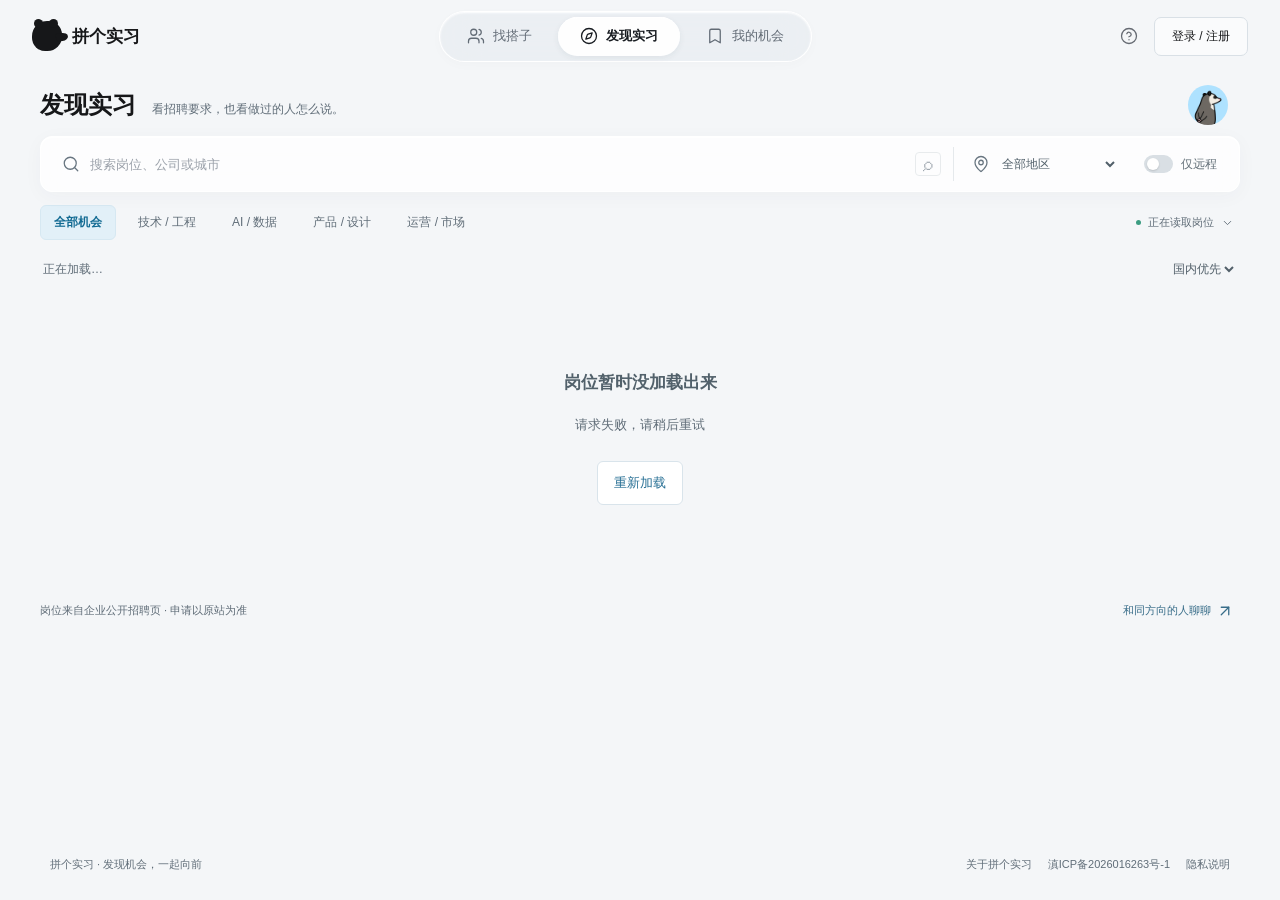
==== commit 57b82ed2: "Focus discovery on first-person work experiences and pause new card sales" ====
--- a/index.html
+++ b/index.html
@@ -22,7 +22,7 @@
     <title>拼个实习｜发现实习机会，找到一起准备的人</title>
     <link rel="icon" href="assets/pingo-mascot.webp" />
     <link rel="stylesheet" href="styles.css?v=20261004.seo1" />
-    <link rel="stylesheet" href="jobs.css?v=20261024.4" />
+    <link rel="stylesheet" href="jobs.css?v=20261024.5" />
   </head>
   <body>
     <div class="site-shell">
@@ -47,8 +47,8 @@
       <main>
         <section id="jobsView" class="jobs-workspace" data-mode="discover" aria-labelledby="jobsTitle">
           <div class="jobs-intro">
-            <div><p class="workspace-date">一点新机会，一起向前。</p><h1 id="jobsTitle">下一站，实习。</h1><p id="jobsSubtitle">发现值得投递的机会，也找到一起准备的人。</p></div>
-            <div class="brand-companion"><img src="assets/pingo-mascot.webp" width="100" height="100" alt="拼个实习吉祥物" /><span>机会在前面<br /><strong>我们一起找</strong></span></div>
+            <div><h1 id="jobsTitle">发现实习</h1><p id="jobsSubtitle">看招聘要求，也看做过的人怎么说。</p></div>
+            <div class="brand-companion"><img src="assets/pingo-mascot.webp" width="40" height="40" alt="拼个实习吉祥物" /></div>
           </div>
           <div class="jobs-toolbar">
             <label class="job-search"><i data-lucide="search"></i><input id="jobSearch" type="search" placeholder="搜索岗位、公司或城市" aria-label="搜索岗位、公司或城市" autocomplete="off" /><span id="searchShortcut" aria-hidden="true">⌕</span></label>
@@ -59,7 +59,7 @@
             <div class="job-categories" role="group" aria-label="岗位方向">
               <button class="is-active" data-category="" aria-pressed="true">全部机会</button><button data-category="技术 / 工程" aria-pressed="false">技术 / 工程</button><button data-category="AI / 数据" aria-pressed="false">AI / 数据</button><button data-category="产品 / 设计" aria-pressed="false">产品 / 设计</button><button data-category="运营 / 市场" aria-pressed="false">运营 / 市场</button>
             </div>
-            <button class="source-status" id="jobSources"><span class="status-dot"></span><span id="sourceStatus">正在读取岗位</span><i data-lucide="chevron-down"></i></button>
+            <button class="source-status" id="jobSources" aria-label="查看岗位来源" title="查看岗位来源"><span class="status-dot"></span><span id="sourceStatus">正在读取岗位</span><i data-lucide="chevron-down"></i></button>
           </div>
           <div class="tracker-filters is-hidden" id="trackerFilters" role="group" aria-label="投递进展">
             <button data-stage="all" class="is-active">全部</button><button data-stage="saved">已收藏</button><button data-stage="applied">已投递</button><button data-stage="interview">面试中</button><button data-stage="offer">已获 Offer</button><button data-stage="rejected">已结束</button>
@@ -310,7 +310,7 @@
 
     <div class="toast" id="toast" role="status" aria-live="polite"></div>
     <script src="assets/lucide.min.js"></script>
-    <script src="app.js?v=20261024.1"></script>
-    <script src="jobs.js?v=20261024.4"></script>
+    <script src="app.js?v=20261024.5"></script>
+    <script src="jobs.js?v=20261024.5"></script>
   </body>
 </html>
--- a/jobs.css
+++ b/jobs.css
@@ -1,6 +1,6 @@
 :root { --glass: rgba(255,255,255,.78); --job-accent: #087ba9; --job-line: #e1e5e9; }
 body { background: #f4f6f8; }
-.topbar { width: min(1280px, calc(100% - 64px)); height: 84px; gap: 20px; }
+.topbar { width: min(1280px, calc(100% - 64px)); height: 72px; gap: 20px; }
 .topbar .brand { flex-shrink: 0; }
 .workspace-nav { display: flex; padding: 5px; gap: 4px; border: 1px solid rgba(255,255,255,.95); border-radius: 30px; background: rgba(231,236,240,.65); box-shadow: inset 0 1px 2px #fff, 0 3px 12px #17283205; backdrop-filter: blur(20px) saturate(140%); }
 .workspace-nav button { border: 0; background: transparent; border-radius: 24px; display: flex; align-items: center; justify-content: center; gap: 8px; min-height: 39px; padding: 0 22px; color: #626b75; cursor: pointer; transition: background .2s, box-shadow .2s, color .2s; white-space: nowrap; font-size: 13px; }
@@ -11,12 +11,12 @@
 .top-actions { gap: 8px; }
 .top-actions #aboutButton { display: grid; place-items: center; width: 34px; height: 34px; padding: 0; }
 .jobs-workspace { max-width: 1200px; margin: 12px auto 0; width: calc(100% - 80px); }
-.jobs-intro { display: flex; justify-content: space-between; align-items: center; min-height: 112px; margin-bottom: 20px; }
+.jobs-intro { display: flex; justify-content: space-between; align-items: center; min-height: 42px; margin-bottom: 10px; }
 .workspace-date { margin: 0 0 12px; font-size: 12px; color: #6c7580; }
-.jobs-intro h1 { margin: 0; font-size: 38px; font-weight: 650; letter-spacing: 0; line-height: 1.3; }
-.jobs-intro #jobsSubtitle { margin: 13px 0 0; font-size: 14px; color: #737b85; line-height: 1.7; }
+.jobs-intro h1 { margin: 0; font-size: 24px; font-weight: 650; letter-spacing: 0; line-height: 1.3; }
+.jobs-intro #jobsSubtitle { margin: 5px 0 0; font-size: 12px; color: #737b85; line-height: 1.7; }
 .brand-companion { display: flex; align-items: center; gap: 17px; padding-right: 12px; }
-.brand-companion img { width: 88px; height: 88px; object-fit: cover; border-radius: 50%; }
+.brand-companion img { width: 40px; height: 40px; object-fit: cover; border-radius: 50%; }
 .brand-companion span { color: #7a838c; font-size: 12px; line-height: 1.9; }
 .brand-companion strong { color: #3d5869; font-weight: 500; }
 .jobs-toolbar { display: flex; align-items: center; padding: 8px; background: var(--glass); backdrop-filter: blur(24px); border: 1px solid #fff; box-shadow: 0 4px 20px #2b465309, inset 0 1px 0 white; border-radius: 12px; gap: 12px; }
@@ -34,7 +34,7 @@
 .remote-toggle input:checked + .toggle-track { background: #1689b1; }
 .remote-toggle input:checked + .toggle-track::after { transform: translateX(11px); }
 .remote-toggle input:focus-visible + .toggle-track { outline: 3px solid #a9dcf7; outline-offset: 3px; }
-.job-filter-line { display: flex; align-items: center; justify-content: space-between; gap: 12px; margin: 16px 0 20px; }
+.job-filter-line { display: flex; align-items: center; justify-content: space-between; gap: 12px; margin: 10px 0 12px; }
 .job-categories, .tracker-filters { display: flex; gap: 8px; overflow-x: auto; padding: 3px 0; scrollbar-width: thin; }
 .job-categories button, .tracker-filters button { cursor: pointer; flex-shrink: 0; background: transparent; border: 1px solid transparent; color: #707983; padding: 8px 13px; font-size: 12px; border-radius: 6px; transition: background .2s, color .2s; }
 .job-categories button.is-active, .tracker-filters button.is-active { color: #136b93; background: #e2f0f8; border-color: #d6e8f2; font-weight: 600; }
@@ -119,6 +119,29 @@
 .job-dialog[open] .detail-scroll { flex: 1; min-height: 0; max-height: none; overscroll-behavior: contain; }
 .job-dialog .detail-actions { flex-shrink: 0; }
 .job-dialog .toast { position: absolute; bottom: 88px; max-width: calc(100% - 32px); width: max-content; text-align: center; }
+.job-experiences { border-block: 1px solid var(--job-line); margin-top: 22px; padding: 18px 0; }
+.experience-heading { display: flex; gap: 12px; align-items: center; justify-content: space-between; }
+.experience-heading h3 { margin: 0; font-size: 15px; }
+.experience-heading span, .experience-muted { color: #606d78; font-size: 11px; line-height: 1.75; }
+.experience-empty { color: #52606a; font-size: 13px; line-height: 1.8; margin: 14px 0; }
+.experience-entry { border-bottom: 1px solid #e1e5e9; padding: 16px 0; }
+.experience-meta { display: flex; flex-wrap: wrap; align-items: baseline; gap: 8px; font-size: 12px; }
+.experience-meta strong { overflow-wrap: anywhere; }.experience-meta span { color: #606d78; font-size: 11px; }
+.experience-body { font-size: 13px; line-height: 1.9; white-space: pre-wrap; overflow-wrap: anywhere; }
+.experience-editor { margin-top: 14px; }.experience-editor > summary { color: #087ba9; cursor: pointer; font-size: 13px; padding: 8px 0; }
+.experience-fields { display: grid; grid-template-columns: minmax(0,1fr) 95px; gap: 12px; margin-top: 8px; }
+.experience-editor label { display: block; font-size: 12px; color: #52606a; }
+.experience-editor input:not([type=checkbox]), .experience-editor textarea, .experience-editor select { width: 100%; min-width: 0; background: #fff; border: 1px solid #d9e0e6; border-radius: 6px; margin: 5px 0 12px; padding: 8px 10px; font: inherit; }
+.experience-editor textarea { min-height: 84px; resize: vertical; line-height: 1.6; }
+.experience-editor input:not([type=checkbox]) { height: 36px; }
+.experience-editor .experience-consent { display: flex; gap: 8px; align-items: flex-start; line-height: 1.7; }.experience-consent input { flex: 0 0 16px; width: 16px; height: 16px; min-width: 16px; margin: 3px 0 0; padding: 0; }
+.experience-submit { display: inline-flex; align-items: center; gap: 7px; background: #1b2730; color: white; border: 0; border-radius: 6px; padding: 9px 14px; font-size: 12px; cursor: pointer; }
+.experience-report { font-size: 11px; color: #606d78; }.experience-report summary { cursor: pointer; }.experience-report form { display: flex; gap: 10px; align-items: center; margin-top: 8px; }
+.experience-report button { border: 1px solid #d9e0e6; background: white; padding: 7px 10px; border-radius: 6px; cursor: pointer; }
+.experience-feedback { font-size: 12px; color: #375d72; line-height: 1.6; }.experience-feedback:empty { display: none; }
+.experience-withdraw { font-size: 11px; }
+.experience-availability { font-size: 11px; color: #246b5a; margin: 0 0 12px; }
+@media (min-width: 721px) { .jobs-intro > div:first-child { display: flex; align-items: baseline; gap: 16px; }.jobs-intro #jobsSubtitle { margin: 0; } }
 .source-row { padding: 16px 0; display: flex; align-items: center; justify-content: space-between; border-bottom: 1px solid #e6ebee; font-size: 13px; gap: 12px; }.source-row small { color: #7a8791; }
 .jobs-workspace button:focus-visible, .jobs-workspace a:focus-visible, .jobs-workspace select:focus-visible, .workspace-nav button:focus-visible { outline: 3px solid #a5d8ef; outline-offset: 3px; }
 .jobs-workspace button:disabled { opacity: .45; cursor: wait; }
@@ -144,8 +167,8 @@
 @media (max-width: 720px) {
   body { padding-bottom: 0; }.site-shell { height: calc(100dvh - 86px); min-height: 0; overflow-y: auto; padding-bottom: 16px; }.topbar { width: calc(100% - 32px); height: 68px; min-height: 68px; gap: 10px; }.topbar .brand { font-size: 15px; }.top-actions #aboutButton { display: none; }.login-entry { padding: 8px 10px; font-size: 11px; }
   .workspace-nav { position: fixed; bottom: max(12px,env(safe-area-inset-bottom)); left: 16px; right: 16px; z-index: 30; justify-content: space-around; border-radius: 24px; background: #eaf0f4d9; box-shadow: 0 5px 35px #263d4d20, inset 0 1px 0 #fff; padding: 6px; }.workspace-nav button { min-height: 47px; flex: 1; padding: 0 8px; font-size: 12px; border-radius: 19px; }
-  .jobs-workspace { width: calc(100% - 32px); margin-top: 18px; }.jobs-intro { margin-bottom: 22px; min-height: 115px; align-items: flex-start; }.jobs-intro h1 { font-size: 29px; }.workspace-date { font-size: 11px; margin-bottom: 9px; }.jobs-intro #jobsSubtitle { font-size: 12px; max-width: 235px; }.brand-companion img { width: 60px; height: 60px; }.brand-companion span { display: none; }.brand-companion { margin-top: 22px; }
-  .jobs-toolbar { flex-wrap: wrap; gap: 8px; padding: 8px 10px; }.job-search { flex-basis: 100%; padding-left: 3px; }.job-select { padding: 0; border: 0; flex: 1; }.job-select select { width: 140px; }.remote-toggle { padding-right: 0; font-size: 11px; }.job-filter-line { margin: 14px 0 12px; gap: 10px; }.job-categories { width: 100%; gap: 2px; }.job-categories button { font-size: 11px; padding: 8px 10px; }.source-status { padding-left: 0; }
+  .jobs-workspace { width: calc(100% - 32px); margin-top: 8px; }.jobs-intro { margin-bottom: 12px; min-height: 50px; align-items: center; }.jobs-intro h1 { font-size: 22px; }.workspace-date { font-size: 11px; margin-bottom: 9px; }.jobs-intro #jobsSubtitle { font-size: 12px; max-width: 235px; }.brand-companion img { width: 36px; height: 36px; }.brand-companion span { display: none; }.brand-companion { margin-top: 0; }
+  .jobs-toolbar { flex-wrap: wrap; gap: 8px; padding: 8px 10px; }.job-search { flex-basis: 100%; padding-left: 3px; }.job-select { padding: 0; border: 0; flex: 1; }.job-select select { width: 140px; }.remote-toggle { padding-right: 0; font-size: 11px; }.job-filter-line { margin: 10px 0; gap: 8px; flex-wrap: nowrap; }.job-categories { width: auto; min-width: 0; flex: 1; gap: 2px; }.job-categories button { font-size: 11px; padding: 8px 10px; }.source-status { padding: 0; flex-shrink: 0; } #sourceStatus { display: none; }
   .jobs-layout { display: block; }.job-list { max-height: none; padding-right: 0; }.job-open { padding: 17px; }.job-card h2 { font-size: 16px; }.job-card-bottom { margin-top: 12px; }.jobs-list-heading { font-size: 11px; }.job-detail { display: none; }
   .job-dialog { width: 100%; height: 100dvh; margin: 0; }.job-dialog[open] .job-detail { border-radius: 0; border: 0; }.job-dialog .detail-close { padding-inline: 20px; }.detail-scroll { flex: 1; max-height: none; min-height: 0; padding: 24px 20px; }.job-detail h2 { font-size: 24px; }.detail-social { margin-inline: -20px; padding-inline: 20px; }.detail-actions { padding: 14px 16px max(16px,env(safe-area-inset-bottom)); gap: 8px; }.apply-link { padding: 12px 9px; }.stage-select { padding: 3px; }.detail-actions select { width: 99px; }.jobs-endnote { flex-direction: column; align-items: flex-start; } footer { flex-wrap: wrap; }
   [data-mode="discover"] .job-list { gap: 10px; }
